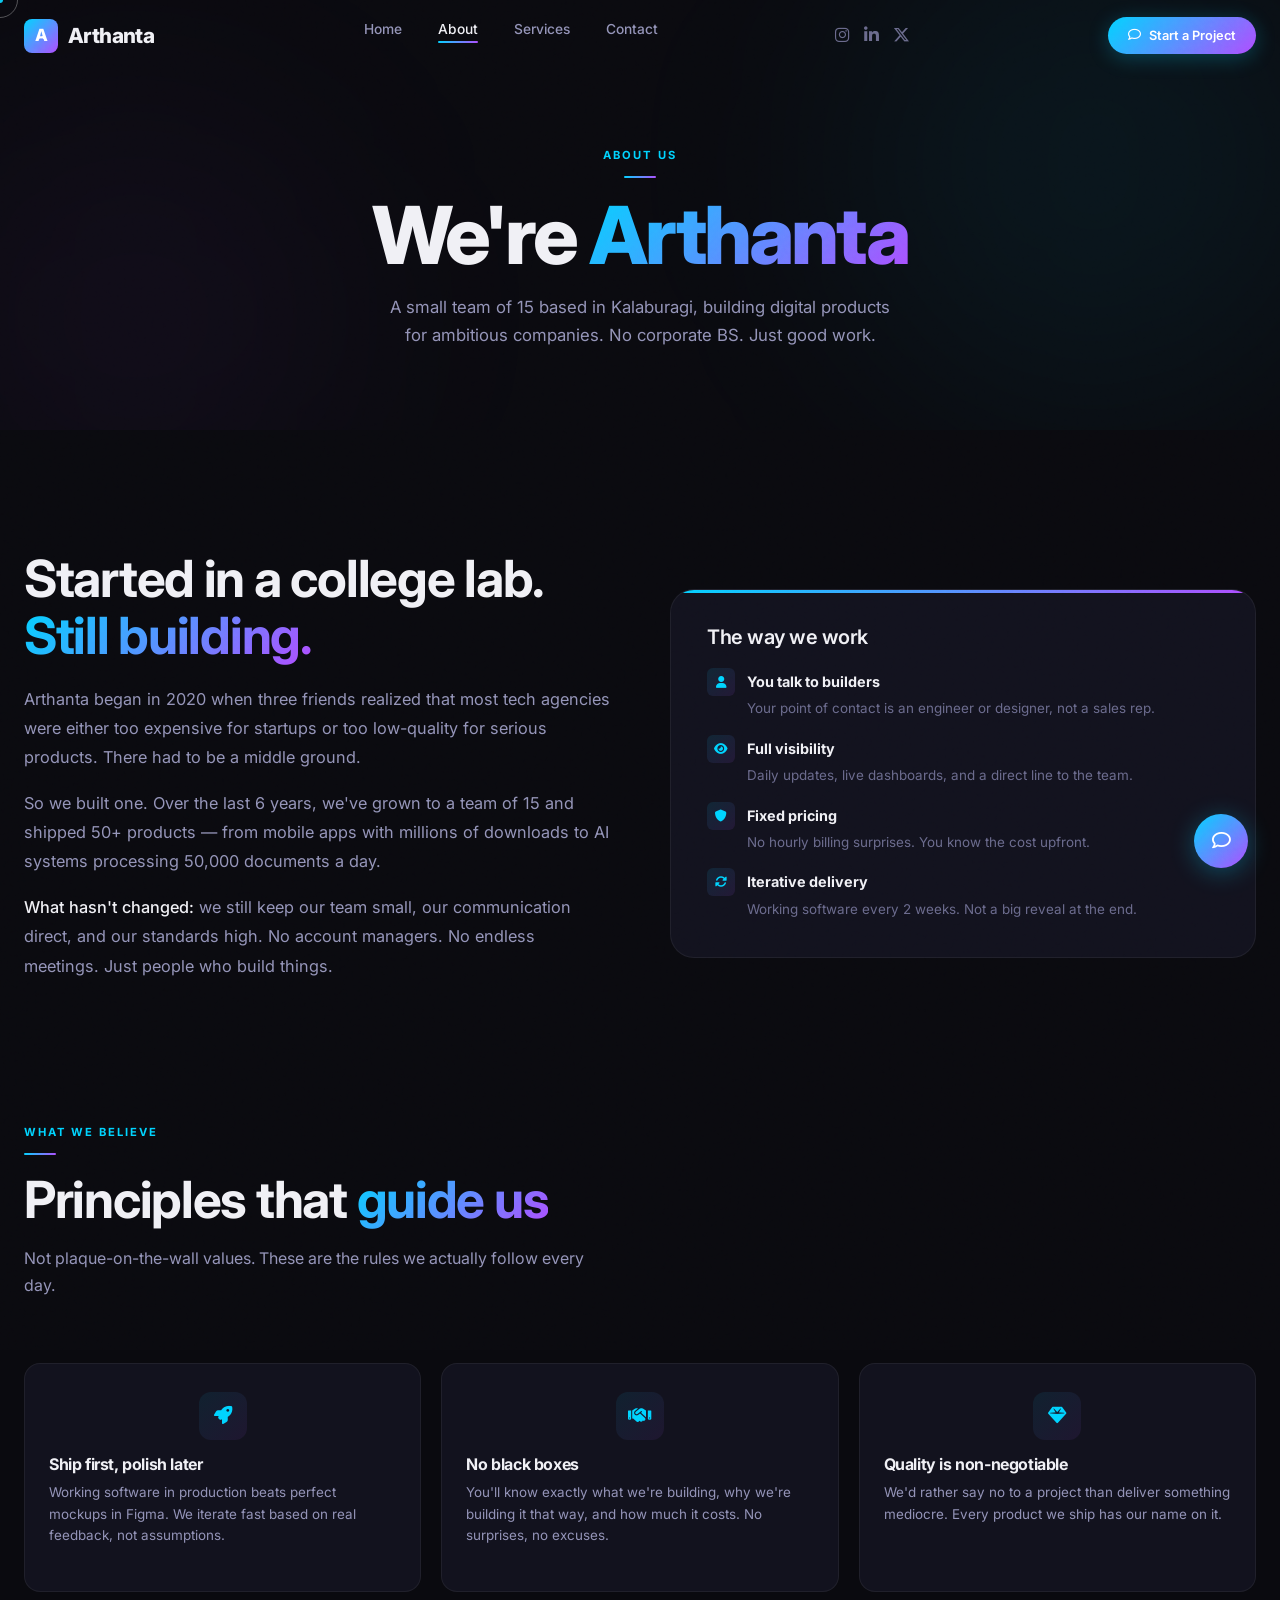
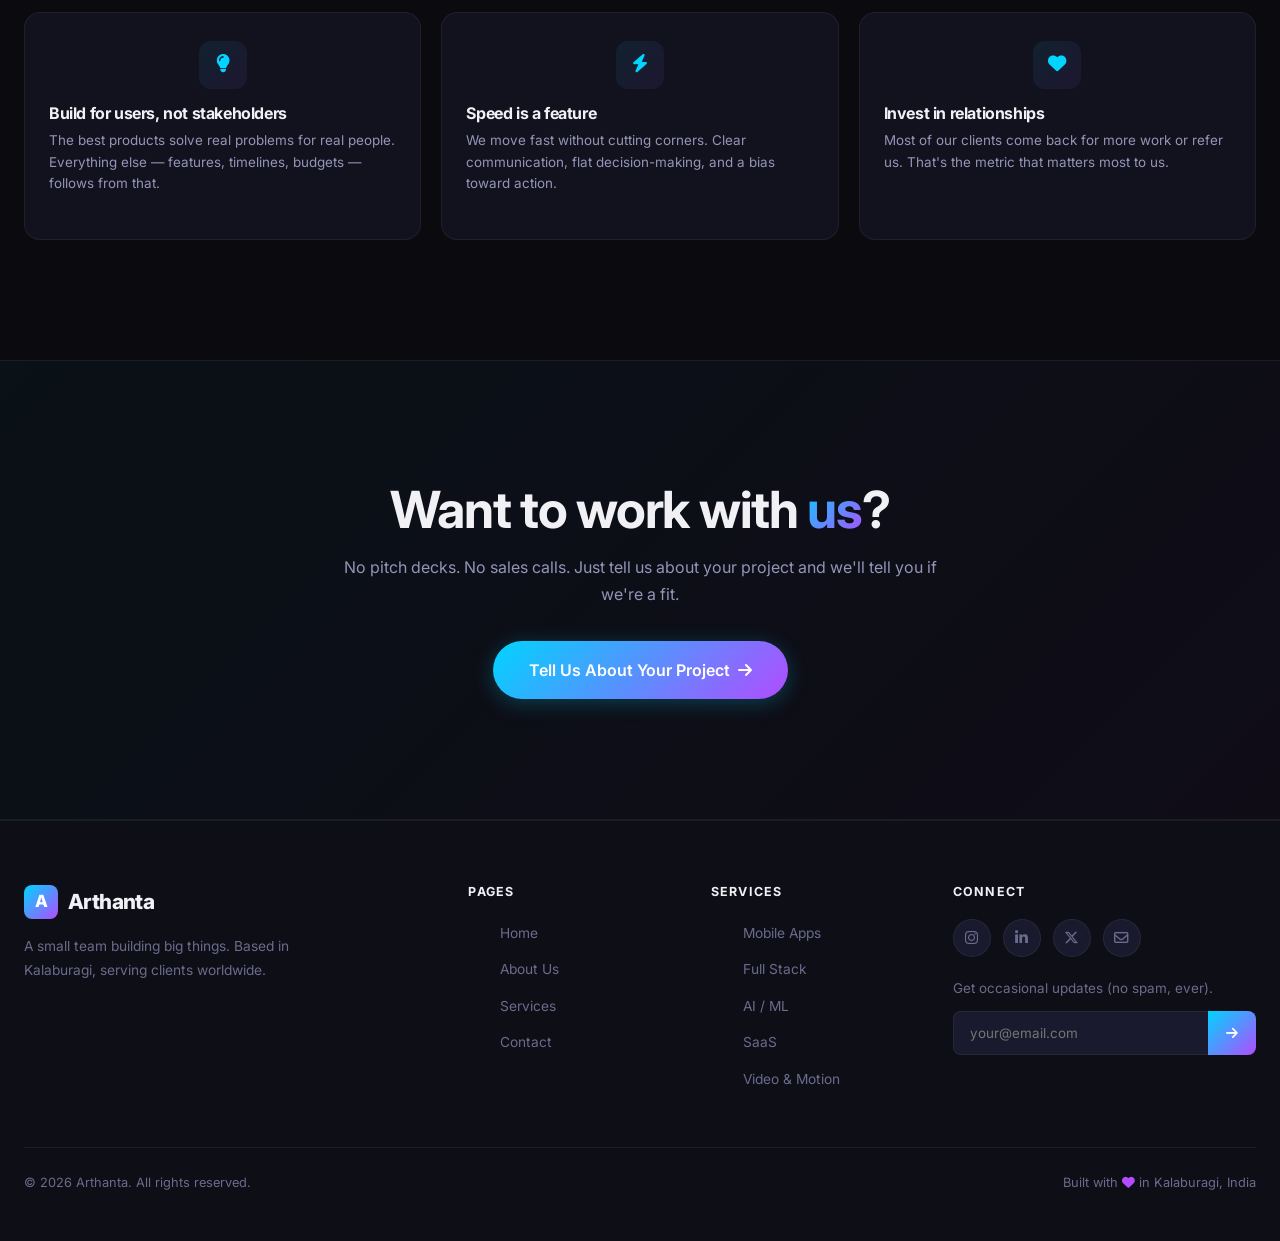
==== about.html @ 0fbeabec "first commit" ====
<!DOCTYPE html>
<html lang="en">
<head>
  <meta charset="UTF-8">
  <meta name="viewport" content="width=device-width, initial-scale=1.0">
  <title>About — Arthanta</title>
  <meta name="description" content="Arthanta is a small team of 15 engineers, designers, and strategists building digital products from Kalaburagi, India.">
  <meta property="og:title" content="About — Arthanta">
  <meta property="og:description" content="Small team. Big ambitions. Based in Kalaburagi, India.">
  <meta name="theme-color" content="#0a0a0f">

  <link rel="preconnect" href="https://fonts.googleapis.com">
  <link rel="preconnect" href="https://fonts.gstatic.com" crossorigin>
  <link href="https://fonts.googleapis.com/css2?family=Inter:wght@400;500;600;700;800;900&display=swap" rel="stylesheet">
  <link rel="stylesheet" href="https://cdnjs.cloudflare.com/ajax/libs/font-awesome/6.5.1/css/all.min.css">
  <link rel="stylesheet" href="https://cdn.jsdelivr.net/npm/bootstrap@5.3.2/dist/css/bootstrap.min.css">
  <link rel="stylesheet" href="css/style.css">
</head>
<body>

  <div class="noise-overlay"></div>
  <div class="scroll-progress"></div>
  <div class="cursor-dot"></div>
  <div class="cursor-ring"></div>

  <nav class="navbar scrolled" role="navigation">
    <div class="navbar-inner">
      <a href="index.html" class="navbar-logo">
        <span class="logo-mark">A</span>
        <span>Arthanta</span>
      </a>
      <ul class="navbar-links">
        <li><a href="index.html">Home</a></li>
        <li><a href="about.html" class="active">About</a></li>
        <li><a href="services.html">Services</a></li>
        <li><a href="contact.html">Contact</a></li>
      </ul>
      <div class="navbar-social">
        <a href="https://www.instagram.com/arthanta.tech?igsh=MXUxYXV5bG8zN2Z4bQ==" target="_blank" rel="noopener noreferrer" aria-label="Instagram"><i class="fa-brands fa-instagram"></i></a>
        <a href="https://www.linkedin.com/in/arthanta" target="_blank" rel="noopener noreferrer" aria-label="LinkedIn"><i class="fa-brands fa-linkedin-in"></i></a>
        <a href="https://x.com/ArthantaSystems" target="_blank" rel="noopener noreferrer" aria-label="X / Twitter"><i class="fa-brands fa-x-twitter"></i></a>
      </div>
      <div class="navbar-cta">
        <a href="contact.html" class="btn-arthanta btn-primary btn-sm">
          <i class="fa-regular fa-comment"></i> Start a Project
        </a>
      </div>
      <button class="navbar-toggle" aria-label="Toggle menu">
        <span></span><span></span><span></span>
      </button>
    </div>
  </nav>

  <div class="mobile-menu-overlay"></div>
  <div class="mobile-menu">
    <a href="index.html">Home</a>
    <a href="about.html">About</a>
    <a href="services.html">Services</a>
    <a href="contact.html">Contact</a>
    <div style="margin-top:32px;">
      <a href="contact.html" class="btn-arthanta btn-primary" style="display:inline-flex;">
        <i class="fa-regular fa-comment"></i> Start a Project
      </a>
    </div>
    <div style="margin-top:24px;display:flex;gap:16px;">
      <a href="https://www.instagram.com/arthanta.tech?igsh=MXUxYXV5bG8zN2Z4bQ==" target="_blank" rel="noopener noreferrer" style="font-size:1.2rem;border:none;padding:0;"><i class="fa-brands fa-instagram"></i></a>
      <a href="https://www.linkedin.com/in/arthanta" target="_blank" rel="noopener noreferrer" style="font-size:1.2rem;border:none;padding:0;"><i class="fa-brands fa-linkedin-in"></i></a>
      <a href="https://x.com/ArthantaSystems" target="_blank" rel="noopener noreferrer" style="font-size:1.2rem;border:none;padding:0;"><i class="fa-brands fa-x-twitter"></i></a>
    </div>
  </div>

  <!-- Page Header -->
  <section class="page-header">
    <div class="page-header-bg">
      <div class="hero-glow hero-glow-1" style="top:-20%;right:-5%;"></div>
      <div class="hero-glow hero-glow-2" style="bottom:-20%;left:-5%;"></div>
    </div>
    <div class="page-header-content">
      <span class="section-label">About Us</span>
      <h1 class="heading-xl">We're <span class="text-gradient">Arthanta</span></h1>
      <p>A small team of 15 based in Kalaburagi, building digital products for ambitious companies. No corporate BS. Just good work.</p>
    </div>
  </section>

  <!-- Mission -->
  <section class="section">
    <div class="container-premium">
      <div class="about-mission">
        <div class="reveal-left">
          <h2 class="heading-lg" style="margin-bottom:20px;">
            Started in a college lab. <span class="text-gradient">Still building.</span>
          </h2>
          <p style="color:var(--color-text-secondary);font-size:1.02rem;line-height:1.8;margin-bottom:16px;">
            Arthanta began in 2020 when three friends realized that most tech agencies were either too expensive for startups or too low-quality for serious products. There had to be a middle ground.
          </p>
          <p style="color:var(--color-text-secondary);font-size:1.02rem;line-height:1.8;margin-bottom:16px;">
            So we built one. Over the last 6 years, we've grown to a team of 15 and shipped 50+ products — from mobile apps with millions of downloads to AI systems processing 50,000 documents a day.
          </p>
          <p style="color:var(--color-text-secondary);font-size:1.02rem;line-height:1.8;">
            <span style="color:var(--color-text);font-weight:500;">What hasn't changed:</span> we still keep our team small, our communication direct, and our standards high. No account managers. No endless meetings. Just people who build things.
          </p>
        </div>
        <div class="reveal-right">
          <div class="visual-box" style="padding:36px;">
            <h3 class="heading-sm" style="margin-bottom:20px;">The way we work</h3>
            <div style="display:flex;flex-direction:column;gap:14px;">
              <div style="display:flex;gap:12px;align-items:flex-start;">
                <div style="width:28px;height:28px;min-width:28px;background:linear-gradient(135deg,rgba(0,212,255,0.1),rgba(177,76,255,0.1));border-radius:6px;display:flex;align-items:center;justify-content:center;color:var(--color-accent-blue);font-size:0.75rem;"><i class="fa-solid fa-user"></i></div>
                <div><strong style="font-size:0.9rem;">You talk to builders</strong><br><span style="color:var(--color-text-muted);font-size:0.84rem;">Your point of contact is an engineer or designer, not a sales rep.</span></div>
              </div>
              <div style="display:flex;gap:12px;align-items:flex-start;">
                <div style="width:28px;height:28px;min-width:28px;background:linear-gradient(135deg,rgba(0,212,255,0.1),rgba(177,76,255,0.1));border-radius:6px;display:flex;align-items:center;justify-content:center;color:var(--color-accent-blue);font-size:0.75rem;"><i class="fa-solid fa-eye"></i></div>
                <div><strong style="font-size:0.9rem;">Full visibility</strong><br><span style="color:var(--color-text-muted);font-size:0.84rem;">Daily updates, live dashboards, and a direct line to the team.</span></div>
              </div>
              <div style="display:flex;gap:12px;align-items:flex-start;">
                <div style="width:28px;height:28px;min-width:28px;background:linear-gradient(135deg,rgba(0,212,255,0.1),rgba(177,76,255,0.1));border-radius:6px;display:flex;align-items:center;justify-content:center;color:var(--color-accent-blue);font-size:0.75rem;"><i class="fa-solid fa-shield"></i></div>
                <div><strong style="font-size:0.9rem;">Fixed pricing</strong><br><span style="color:var(--color-text-muted);font-size:0.84rem;">No hourly billing surprises. You know the cost upfront.</span></div>
              </div>
              <div style="display:flex;gap:12px;align-items:flex-start;">
                <div style="width:28px;height:28px;min-width:28px;background:linear-gradient(135deg,rgba(0,212,255,0.1),rgba(177,76,255,0.1));border-radius:6px;display:flex;align-items:center;justify-content:center;color:var(--color-accent-blue);font-size:0.75rem;"><i class="fa-solid fa-rotate"></i></div>
                <div><strong style="font-size:0.9rem;">Iterative delivery</strong><br><span style="color:var(--color-text-muted);font-size:0.84rem;">Working software every 2 weeks. Not a big reveal at the end.</span></div>
              </div>
            </div>
          </div>
        </div>
      </div>
    </div>
  </section>

  <!-- Values -->
  <section class="section" style="padding-top:0;">
    <div class="container-premium">
      <div class="section-header left reveal">
        <span class="section-label">What We Believe</span>
        <h2 class="heading-lg">Principles that <span class="text-gradient">guide us</span></h2>
        <p class="section-subtitle">Not plaque-on-the-wall values. These are the rules we actually follow every day.</p>
      </div>
      <div class="about-values stagger-children">
        <div class="value-card" style="text-align:left;">
          <div class="value-card-icon"><i class="fa-solid fa-rocket"></i></div>
          <h4>Ship first, polish later</h4>
          <p>Working software in production beats perfect mockups in Figma. We iterate fast based on real feedback, not assumptions.</p>
        </div>
        <div class="value-card" style="text-align:left;">
          <div class="value-card-icon"><i class="fa-solid fa-handshake"></i></div>
          <h4>No black boxes</h4>
          <p>You'll know exactly what we're building, why we're building it that way, and how much it costs. No surprises, no excuses.</p>
        </div>
        <div class="value-card" style="text-align:left;">
          <div class="value-card-icon"><i class="fa-solid fa-gem"></i></div>
          <h4>Quality is non-negotiable</h4>
          <p>We'd rather say no to a project than deliver something mediocre. Every product we ship has our name on it.</p>
        </div>
        <div class="value-card" style="text-align:left;">
          <div class="value-card-icon"><i class="fa-solid fa-lightbulb"></i></div>
          <h4>Build for users, not stakeholders</h4>
          <p>The best products solve real problems for real people. Everything else — features, timelines, budgets — follows from that.</p>
        </div>
        <div class="value-card" style="text-align:left;">
          <div class="value-card-icon"><i class="fa-solid fa-bolt"></i></div>
          <h4>Speed is a feature</h4>
          <p>We move fast without cutting corners. Clear communication, flat decision-making, and a bias toward action.</p>
        </div>
        <div class="value-card" style="text-align:left;">
          <div class="value-card-icon"><i class="fa-solid fa-heart"></i></div>
          <h4>Invest in relationships</h4>
          <p>Most of our clients come back for more work or refer us. That's the metric that matters most to us.</p>
        </div>
      </div>
    </div>
  </section>



  <!-- CTA -->
  <section class="section cta-section">
    <div class="container-premium">
      <div class="cta-content reveal">
        <h2 class="heading-lg">Want to work with <span class="text-gradient">us</span>?</h2>
        <p>No pitch decks. No sales calls. Just tell us about your project and we'll tell you if we're a fit.</p>
        <a href="contact.html" class="btn-arthanta btn-primary btn-lg">
          Tell Us About Your Project <i class="fa-solid fa-arrow-right"></i>
        </a>
      </div>
    </div>
  </section>

  <!-- Footer -->
  <footer class="footer">
    <div class="footer-grid">
      <div class="footer-brand">
        <a href="index.html" class="navbar-logo" style="margin-bottom:16px;">
          <span class="logo-mark">A</span>
          <span>Arthanta</span>
        </a>
        <p>A small team building big things. Based in Kalaburagi, serving clients worldwide.</p>
      </div>
      <div>
        <h4 class="footer-heading">Pages</h4>
        <ul class="footer-links">
          <li><a href="index.html">Home</a></li>
          <li><a href="about.html">About Us</a></li>
          <li><a href="services.html">Services</a></li>
          <li><a href="contact.html">Contact</a></li>
        </ul>
      </div>
      <div>
        <h4 class="footer-heading">Services</h4>
        <ul class="footer-links">
          <li><a href="services.html">Mobile Apps</a></li>
          <li><a href="services.html">Full Stack</a></li>
          <li><a href="services.html">AI / ML</a></li>
          <li><a href="services.html">SaaS</a></li>
          <li><a href="services.html">Video & Motion</a></li>
        </ul>
      </div>
      <div>
        <h4 class="footer-heading">Connect</h4>
        <div class="footer-social">
          <a href="https://www.instagram.com/arthanta.tech?igsh=MXUxYXV5bG8zN2Z4bQ==" target="_blank" rel="noopener noreferrer" aria-label="Instagram"><i class="fa-brands fa-instagram"></i></a>
          <a href="https://www.linkedin.com/in/arthanta" target="_blank" rel="noopener noreferrer" aria-label="LinkedIn"><i class="fa-brands fa-linkedin-in"></i></a>
          <a href="https://x.com/ArthantaSystems" target="_blank" rel="noopener noreferrer" aria-label="X / Twitter"><i class="fa-brands fa-x-twitter"></i></a>
          <a href="mailto:arthanta.systems@gmail.com" aria-label="Email"><i class="fa-regular fa-envelope"></i></a>
        </div>
        <div class="footer-newsletter">
          <p>Get occasional updates (no spam, ever).</p>
          <form action="https://formspree.io/f/mojroqne" method="POST">
            <input type="hidden" name="_subject" value="Newsletter Subscription — Arthanta">
            <div class="input-group">
              <input type="email" name="email" placeholder="your@email.com" required aria-label="Email">
              <button type="submit"><i class="fa-solid fa-arrow-right"></i></button>
            </div>
          </form>
        </div>
      </div>
    </div>
    <div class="footer-bottom">
      <p>&copy; 2026 Arthanta. All rights reserved.</p>
      <p>Built with <i class="fa-solid fa-heart" style="color:#b14cff;"></i> in Kalaburagi, India</p>
    </div>
  </footer>

  <div class="modal-overlay" role="dialog" aria-modal="true" aria-label="Service details">
    <div class="modal">
      <div class="modal-header">
        <div class="modal-header-icon"><i class="fa-solid fa-mobile-screen"></i></div>
        <button class="modal-close" aria-label="Close"><i class="fa-solid fa-xmark"></i></button>
      </div>
      <div class="modal-body"></div>
    </div>
  </div>

  <div class="floating-cta">
    <span class="cta-tooltip">Free Consultation</span>
    <a href="contact.html" class="floating-btn" aria-label="Get free consultation">
      <i class="fa-regular fa-comment"></i>
    </a>
  </div>

  <script src="https://cdn.jsdelivr.net/npm/bootstrap@5.3.2/dist/js/bootstrap.bundle.min.js"></script>
  <script src="js/script.js"></script>
</body>
</html>
---- css/style.css ----
/* ============================================
   ARTHANTA — Premium Tech Agency
   Style Sheet v2
   ============================================ */

/* ---------- CSS Custom Properties ---------- */
:root {
  --color-bg: #0a0a0f;
  --color-bg-alt: #0e0e16;
  --color-bg-card: #12121e;
  --color-bg-elevated: #1a1a2e;
  --color-surface: #16162a;
  --color-border: rgba(255, 255, 255, 0.06);
  --color-border-light: rgba(255, 255, 255, 0.12);
  --color-text: #f0f0f5;
  --color-text-secondary: #9494b8;
  --color-text-muted: #6b6b8d;
  --color-accent-blue: #00d4ff;
  --color-accent-purple: #b14cff;
  --color-accent-gradient: linear-gradient(135deg, #00d4ff, #b14cff);
  --color-accent-gradient-2: linear-gradient(135deg, #b14cff, #00d4ff);
  --color-glow-blue: rgba(0, 212, 255, 0.3);
  --color-glow-purple: rgba(177, 76, 255, 0.3);
  --color-success: #00e676;
  --font-sans: 'Inter', -apple-system, BlinkMacSystemFont, 'Segoe UI', Roboto, sans-serif;
  --font-display: 'Inter', -apple-system, BlinkMacSystemFont, 'Segoe UI', sans-serif;
  --radius-sm: 8px;
  --radius-md: 12px;
  --radius-lg: 16px;
  --radius-xl: 24px;
  --radius-2xl: 32px;
  --radius-full: 50%;
  --shadow-sm: 0 2px 8px rgba(0, 0, 0, 0.3);
  --shadow-md: 0 8px 32px rgba(0, 0, 0, 0.4);
  --shadow-lg: 0 16px 48px rgba(0, 0, 0, 0.5);
  --shadow-xl: 0 32px 64px rgba(0, 0, 0, 0.6);
  --shadow-glow-blue: 0 0 30px rgba(0, 212, 255, 0.15);
  --shadow-glow-purple: 0 0 30px rgba(177, 76, 255, 0.15);
  --transition-fast: 0.2s cubic-bezier(0.16, 1, 0.3, 1);
  --transition-base: 0.4s cubic-bezier(0.16, 1, 0.3, 1);
  --transition-slow: 0.6s cubic-bezier(0.16, 1, 0.3, 1);
  --transition-spring: 0.6s cubic-bezier(0.34, 1.56, 0.64, 1);
  --nav-height: 72px;
}

/* ---------- Reset & Base ---------- */
*, *::before, *::after {
  margin: 0;
  padding: 0;
  box-sizing: border-box;
}

html {
  scroll-behavior: smooth;
  -webkit-font-smoothing: antialiased;
  -moz-osx-font-smoothing: grayscale;
}

body {
  font-family: var(--font-sans);
  background-color: var(--color-bg);
  color: var(--color-text);
  line-height: 1.65;
  overflow-x: hidden;
  cursor: none;
}

body a, body button, body input, body textarea, body select {
  cursor: none;
}

::selection {
  background: var(--color-accent-purple);
  color: #fff;
}

img { max-width: 100%; height: auto; display: block; }

a {
  color: var(--color-accent-blue);
  text-decoration: none;
  transition: color var(--transition-fast);
}
a:hover { color: var(--color-accent-purple); }

/* ---------- Grain / Noise Texture ---------- */
.noise-overlay {
  position: fixed;
  top: 0;
  left: 0;
  width: 100%;
  height: 100%;
  pointer-events: none;
  z-index: 9999;
  opacity: 0.35;
  mix-blend-mode: overlay;
}
.noise-overlay::after {
  content: '';
  position: absolute;
  inset: -50%;
  width: 200%;
  height: 200%;
  background-image: url("data:image/svg+xml,%3Csvg viewBox='0 0 512 512' xmlns='http://www.w3.org/2000/svg'%3E%3Cfilter id='noise'%3E%3CfeTurbulence type='fractalNoise' baseFrequency='0.9' numOctaves='4' stitchTiles='stitch'/%3E%3C/filter%3E%3Crect width='100%25' height='100%25' filter='url(%23noise)' opacity='1'/%3E%3C/svg%3E");
  background-repeat: repeat;
  animation: noiseShift 0.4s steps(4) infinite;
  opacity: 0.15;
}
@keyframes noiseShift {
  0% { transform: translate(0, 0); }
  25% { transform: translate(-5%, -5%); }
  50% { transform: translate(-10%, 5%); }
  75% { transform: translate(5%, -10%); }
  100% { transform: translate(0, 0); }
}

/* ---------- Custom Cursor ---------- */
.cursor-dot {
  position: fixed;
  width: 6px;
  height: 6px;
  background: var(--color-accent-blue);
  border-radius: var(--radius-full);
  pointer-events: none;
  z-index: 10000;
  transform: translate(-50%, -50%);
  transition: width 0.2s, height 0.2s, background 0.2s;
  mix-blend-mode: difference;
}

.cursor-ring {
  position: fixed;
  width: 36px;
  height: 36px;
  border: 1.5px solid rgba(255, 255, 255, 0.3);
  border-radius: var(--radius-full);
  pointer-events: none;
  z-index: 10000;
  transform: translate(-50%, -50%);
  transition: width 0.3s ease, height 0.3s ease, border-color 0.3s ease, background 0.3s ease;
}

.cursor-ring.hover {
  width: 56px;
  height: 56px;
  border-color: var(--color-accent-blue);
  background: rgba(0, 212, 255, 0.06);
}

.cursor-ring.hide {
  opacity: 0;
}

.cursor-dot.hide {
  opacity: 0;
}

/* ---------- Scroll Progress Bar ---------- */
.scroll-progress {
  position: fixed;
  top: 0;
  left: 0;
  width: 0;
  height: 2px;
  background: var(--color-accent-gradient);
  z-index: 10001;
  transition: width 0.05s linear;
}

/* ---------- Typography ---------- */
h1, h2, h3, h4, h5, h6 {
  font-family: var(--font-display);
  font-weight: 700;
  line-height: 1.12;
  letter-spacing: -0.025em;
}

.heading-xl {
  font-size: clamp(2.6rem, 7vw, 5rem);
  font-weight: 800;
  line-height: 1.03;
  letter-spacing: -0.035em;
}

.heading-lg {
  font-size: clamp(2rem, 4vw, 3.2rem);
  font-weight: 700;
  letter-spacing: -0.025em;
}

.heading-md {
  font-size: clamp(1.3rem, 2.5vw, 1.8rem);
  font-weight: 600;
}

.heading-sm {
  font-size: clamp(1.05rem, 1.8vw, 1.25rem);
  font-weight: 600;
}

.text-gradient {
  background: var(--color-accent-gradient);
  -webkit-background-clip: text;
  background-clip: text;
  -webkit-text-fill-color: transparent;
}

.text-gradient-reverse {
  background: var(--color-accent-gradient-2);
  -webkit-background-clip: text;
  background-clip: text;
  -webkit-text-fill-color: transparent;
}

/* ---------- Word-level highlight ---------- */
.word-highlight {
  display: inline-block;
  position: relative;
}
.word-highlight::after {
  content: '';
  position: absolute;
  bottom: 2px;
  left: -2px;
  right: -2px;
  height: 8px;
  background: linear-gradient(135deg, rgba(0, 212, 255, 0.2), rgba(177, 76, 255, 0.15));
  border-radius: 4px;
  z-index: -1;
}

/* ---------- Button Styles ---------- */
.btn-arthanta {
  display: inline-flex;
  align-items: center;
  gap: 8px;
  padding: 12px 28px;
  border-radius: 50px;
  font-family: var(--font-sans);
  font-weight: 600;
  font-size: 0.88rem;
  border: none;
  cursor: none;
  transition: transform var(--transition-spring), box-shadow var(--transition-base), background var(--transition-base);
  position: relative;
  overflow: hidden;
  text-decoration: none;
  will-change: transform;
}

.btn-primary {
  background: var(--color-accent-gradient);
  color: #fff !important;
  box-shadow: 0 4px 20px rgba(0, 212, 255, 0.25);
}
.btn-primary:hover {
  transform: translateY(-2px) scale(1.02);
  box-shadow: 0 8px 40px rgba(0, 212, 255, 0.35);
  color: #fff !important;
}
.btn-primary:active {
  transform: scale(0.97);
}

.btn-secondary {
  background: transparent;
  color: var(--color-text) !important;
  border: 1px solid var(--color-border-light);
}
.btn-secondary:hover {
  border-color: var(--color-accent-blue);
  background: rgba(0, 212, 255, 0.05);
  transform: translateY(-2px);
  color: var(--color-text) !important;
}

.btn-outline-glow {
  background: transparent;
  color: var(--color-text) !important;
  border: 1px solid var(--color-border-light);
  position: relative;
}
.btn-outline-glow::before {
  content: '';
  position: absolute;
  inset: -1px;
  border-radius: 50px;
  padding: 1px;
  background: var(--color-accent-gradient);
  -webkit-mask: linear-gradient(#fff 0 0) content-box, linear-gradient(#fff 0 0);
  -webkit-mask-composite: xor;
  mask-composite: exclude;
  opacity: 0;
  transition: opacity var(--transition-base);
}
.btn-outline-glow:hover::before {
  opacity: 1;
}
.btn-outline-glow:hover {
  transform: translateY(-2px);
  box-shadow: var(--shadow-glow-blue);
}

.btn-sm {
  padding: 8px 20px;
  font-size: 0.8rem;
}

.btn-lg {
  padding: 16px 36px;
  font-size: 1rem;
}

/* ---------- Section Styles ---------- */
.section {
  padding: 120px 0;
  position: relative;
}

.section-header {
  margin-bottom: 64px;
}

.section-header.left {
  text-align: left;
}
.section-header.left .section-label::after {
  margin: 12px 0 0;
}

.section-label {
  display: inline-block;
  font-size: 0.7rem;
  font-weight: 700;
  text-transform: uppercase;
  letter-spacing: 0.18em;
  color: var(--color-accent-blue);
  margin-bottom: 16px;
  position: relative;
}
.section-label::after {
  content: '';
  display: block;
  width: 32px;
  height: 2px;
  background: var(--color-accent-gradient);
  margin: 12px auto 0;
  border-radius: 2px;
}

.section-subtitle {
  color: var(--color-text-secondary);
  font-size: 1rem;
  max-width: 560px;
  margin: 16px auto 0;
  line-height: 1.7;
}
.section-header.left .section-subtitle {
  margin: 16px 0 0;
}

/* ---------- Section Dividers ---------- */
.section-divider {
  position: absolute;
  left: 0;
  right: 0;
  height: 60px;
  pointer-events: none;
  z-index: 1;
}
.section-divider.top {
  top: -1px;
  background: var(--color-bg);
  clip-path: polygon(0 0, 100% 0, 100% 100%, 0 40%);
}
.section-divider.bottom {
  bottom: -1px;
  background: var(--color-bg);
  clip-path: polygon(0 60%, 100% 0, 100% 100%, 0 100%);
}

/* ---------- Decorative Elements ---------- */
.deco-dot-grid {
  position: absolute;
  width: 120px;
  height: 120px;
  pointer-events: none;
  z-index: 0;
}
.deco-dot-grid::after {
  content: '';
  position: absolute;
  inset: 0;
  background-image: radial-gradient(circle, rgba(255,255,255,0.04) 1.5px, transparent 1.5px);
  background-size: 16px 16px;
}
.deco-dot-grid.top-right { top: 40px; right: 40px; }
.deco-dot-grid.bottom-left { bottom: 40px; left: 40px; }

.deco-circle {
  position: absolute;
  border-radius: var(--radius-full);
  pointer-events: none;
  z-index: 0;
}
.deco-circle-1 {
  width: 300px;
  height: 300px;
  border: 1px solid rgba(0, 212, 255, 0.04);
  top: -100px;
  right: -60px;
}
.deco-circle-2 {
  width: 200px;
  height: 200px;
  border: 1px solid rgba(177, 76, 255, 0.04);
  bottom: -60px;
  left: -40px;
}

.deco-line {
  position: absolute;
  pointer-events: none;
  z-index: 0;
}
.deco-line-h {
  height: 1px;
  background: linear-gradient(90deg, transparent, rgba(255,255,255,0.04), transparent);
}
.deco-line-v {
  width: 1px;
  background: linear-gradient(180deg, transparent, rgba(255,255,255,0.04), transparent);
}

/* ---------- Navbar ---------- */
.navbar {
  position: fixed;
  top: 0;
  left: 0;
  right: 0;
  z-index: 1000;
  padding: 0 24px;
  height: var(--nav-height);
  display: flex;
  align-items: center;
  justify-content: space-between;
  transition: all var(--transition-base);
  background: transparent;
}
.navbar.scrolled {
  background: rgba(10, 10, 15, 0.82);
  backdrop-filter: blur(24px) saturate(1.2);
  -webkit-backdrop-filter: blur(24px) saturate(1.2);
  border-bottom: 1px solid var(--color-border);
}

.navbar-inner {
  display: flex;
  align-items: center;
  justify-content: space-between;
  width: 100%;
  max-width: 1280px;
  margin: 0 auto;
}

.navbar-logo {
  display: flex;
  align-items: center;
  gap: 10px;
  font-size: 1.3rem;
  font-weight: 800;
  color: var(--color-text) !important;
  text-decoration: none;
  letter-spacing: -0.03em;
}
.navbar-logo .logo-mark {
  width: 34px;
  height: 34px;
  background: var(--color-accent-gradient);
  border-radius: var(--radius-sm);
  display: flex;
  align-items: center;
  justify-content: center;
  font-size: 1.05rem;
  font-weight: 800;
  color: #fff;
  transition: transform var(--transition-spring);
}
.navbar-logo:hover .logo-mark {
  transform: rotate(-8deg) scale(1.05);
}

.navbar-links {
  display: flex;
  align-items: center;
  gap: 36px;
  list-style: none;
}
.navbar-links a {
  color: var(--color-text-secondary);
  font-size: 0.86rem;
  font-weight: 500;
  text-decoration: none;
  transition: color var(--transition-fast);
  position: relative;
  padding: 4px 0;
}
.navbar-links a::after {
  content: '';
  position: absolute;
  bottom: -2px;
  left: 0;
  width: 0;
  height: 1.5px;
  background: var(--color-accent-gradient);
  transition: width var(--transition-base);
  border-radius: 2px;
}
.navbar-links a:hover { color: var(--color-text); }
.navbar-links a:hover::after { width: 100%; }
.navbar-links a.active { color: var(--color-text); }
.navbar-links a.active::after { width: 100%; }

.navbar-social {
  display: flex;
  align-items: center;
  gap: 14px;
}
.navbar-social a {
  color: var(--color-text-muted);
  font-size: 1.05rem;
  transition: all var(--transition-fast);
}
.navbar-social a:hover {
  color: var(--color-accent-blue);
  transform: translateY(-2px);
}

.navbar-cta {
  margin-left: 20px;
}

/* Hamburger */
.navbar-toggle {
  display: none;
  flex-direction: column;
  gap: 5px;
  background: none;
  border: none;
  padding: 4px;
  z-index: 1001;
}
.navbar-toggle span {
  display: block;
  width: 22px;
  height: 2px;
  background: var(--color-text);
  border-radius: 2px;
  transition: all var(--transition-base);
  transform-origin: center;
}
.navbar-toggle.active span:nth-child(1) {
  transform: translateY(7px) rotate(45deg);
}
.navbar-toggle.active span:nth-child(2) {
  opacity: 0;
  transform: scaleX(0);
}
.navbar-toggle.active span:nth-child(3) {
  transform: translateY(-7px) rotate(-45deg);
}

/* Mobile Menu */
.mobile-menu {
  position: fixed;
  top: 0;
  right: -100%;
  width: 100%;
  max-width: 400px;
  height: 100vh;
  background: rgba(8, 8, 12, 0.98);
  backdrop-filter: blur(30px);
  -webkit-backdrop-filter: blur(30px);
  z-index: 999;
  padding: 100px 40px 40px;
  transition: right var(--transition-slow);
  display: flex;
  flex-direction: column;
  border-left: 1px solid var(--color-border);
}
.mobile-menu.open { right: 0; }
.mobile-menu a {
  display: block;
  padding: 16px 0;
  font-size: 1.3rem;
  font-weight: 600;
  color: var(--color-text-secondary);
  text-decoration: none;
  border-bottom: 1px solid var(--color-border);
  transition: color var(--transition-fast), padding var(--transition-fast), border-color var(--transition-fast);
}
.mobile-menu a:hover {
  color: var(--color-accent-blue);
  padding-left: 12px;
  border-bottom-color: rgba(0, 212, 255, 0.15);
}

.mobile-menu-overlay {
  position: fixed;
  top: 0;
  left: 0;
  width: 100%;
  height: 100%;
  background: rgba(0, 0, 0, 0.6);
  z-index: 998;
  opacity: 0;
  pointer-events: none;
  transition: opacity var(--transition-base);
}
.mobile-menu-overlay.open { opacity: 1; pointer-events: all; }

/* ---------- Hero Section ---------- */
.hero {
  min-height: 100vh;
  display: flex;
  align-items: center;
  position: relative;
  padding: 120px 24px 80px;
  overflow: hidden;
}

.hero-bg {
  position: absolute;
  inset: 0;
  z-index: 0;
  overflow: hidden;
}

.hero-grid {
  position: absolute;
  inset: 0;
  background-image:
    linear-gradient(rgba(255, 255, 255, 0.018) 1px, transparent 1px),
    linear-gradient(90deg, rgba(255, 255, 255, 0.018) 1px, transparent 1px);
  background-size: 64px 64px;
}

.hero-glow {
  position: absolute;
  border-radius: var(--radius-full);
  filter: blur(120px);
  pointer-events: none;
}
.hero-glow-1 {
  width: 500px;
  height: 500px;
  background: rgba(0, 212, 255, 0.06);
  top: -10%;
  right: -10%;
  animation: heroGlow1 12s ease-in-out infinite alternate;
}
.hero-glow-2 {
  width: 400px;
  height: 400px;
  background: rgba(177, 76, 255, 0.05);
  bottom: -10%;
  left: -5%;
  animation: heroGlow2 15s ease-in-out infinite alternate;
}
.hero-glow-3 {
  width: 300px;
  height: 300px;
  background: rgba(0, 212, 255, 0.03);
  top: 40%;
  left: 50%;
  animation: heroGlow3 18s ease-in-out infinite alternate;
}

@keyframes heroGlow1 {
  0% { transform: translate(0, 0) scale(1); opacity: 0.6; }
  100% { transform: translate(-100px, 50px) scale(1.15); opacity: 1; }
}
@keyframes heroGlow2 {
  0% { transform: translate(0, 0) scale(1); opacity: 0.6; }
  100% { transform: translate(80px, -50px) scale(1.2); opacity: 1; }
}
@keyframes heroGlow3 {
  0% { transform: translate(-50%, 0) scale(1); }
  50% { transform: translate(-30%, -30px) scale(1.1); }
  100% { transform: translate(-60%, 20px) scale(0.9); }
}

/* Floating decorative shapes */
.deco-float {
  position: absolute;
  pointer-events: none;
  z-index: 0;
  opacity: 0.15;
}
.deco-float-1 {
  top: 15%;
  right: 12%;
  width: 40px;
  height: 40px;
  border: 2px solid var(--color-accent-blue);
  border-radius: 8px;
  transform: rotate(25deg);
  animation: decoFloat1 8s ease-in-out infinite;
}
.deco-float-2 {
  top: 55%;
  left: 8%;
  width: 24px;
  height: 24px;
  background: var(--color-accent-purple);
  border-radius: 4px;
  transform: rotate(45deg);
  animation: decoFloat2 10s ease-in-out infinite;
}
.deco-float-3 {
  bottom: 20%;
  right: 20%;
  width: 16px;
  height: 16px;
  border: 2px solid var(--color-accent-blue);
  border-radius: var(--radius-full);
  animation: decoFloat3 7s ease-in-out infinite;
}

@keyframes decoFloat1 {
  0%, 100% { transform: rotate(25deg) translateY(0); }
  50% { transform: rotate(35deg) translateY(-20px); }
}
@keyframes decoFloat2 {
  0%, 100% { transform: rotate(45deg) translateX(0); }
  50% { transform: rotate(55deg) translateX(15px); }
}
@keyframes decoFloat3 {
  0%, 100% { transform: translateY(0) scale(1); }
  50% { transform: translateY(-12px) scale(1.2); }
}

.hero-particles {
  position: absolute;
  inset: 0;
  overflow: hidden;
}
.particle {
  position: absolute;
  width: 2px;
  height: 2px;
  background: var(--color-accent-blue);
  border-radius: var(--radius-full);
  opacity: 0;
  animation: particleFloat 8s infinite;
}
.particle:nth-child(2) { left: 20%; top: 30%; animation-delay: 1.2s; background: var(--color-accent-purple); }
.particle:nth-child(3) { left: 70%; top: 20%; animation-delay: 2.4s; }
.particle:nth-child(4) { left: 40%; top: 70%; animation-delay: 0.6s; background: var(--color-accent-purple); }
.particle:nth-child(5) { left: 85%; top: 60%; animation-delay: 3.6s; }
.particle:nth-child(6) { left: 10%; top: 80%; animation-delay: 1.8s; }
.particle:nth-child(7) { left: 55%; top: 10%; animation-delay: 3s; background: var(--color-accent-purple); }
.particle:nth-child(8) { left: 90%; top: 85%; animation-delay: 0.9s; }
.particle:nth-child(9) { left: 30%; top: 50%; animation-delay: 4.2s; background: var(--color-accent-purple); }
.particle:nth-child(10) { left: 65%; top: 75%; animation-delay: 2.1s; }
.particle:nth-child(11) { left: 5%; top: 15%; animation-delay: 1.5s; }
.particle:nth-child(12) { left: 75%; top: 40%; animation-delay: 3.3s; background: var(--color-accent-purple); }

@keyframes particleFloat {
  0% { opacity: 0; transform: translateY(0) scale(0); }
  15% { opacity: 0.7; }
  70% { opacity: 0.4; }
  100% { opacity: 0; transform: translateY(-120px) scale(1); }
}

.hero-content {
  position: relative;
  z-index: 1;
  max-width: 1280px;
  margin: 0 auto;
  width: 100%;
}

.hero-badge {
  display: inline-flex;
  align-items: center;
  gap: 8px;
  padding: 7px 16px;
  background: rgba(0, 212, 255, 0.06);
  border: 1px solid rgba(0, 212, 255, 0.12);
  border-radius: 50px;
  font-size: 0.75rem;
  font-weight: 600;
  color: var(--color-accent-blue);
  margin-bottom: 28px;
}

.hero-title {
  margin-bottom: 24px;
}

.hero-subtitle {
  font-size: clamp(1rem, 1.5vw, 1.1rem);
  color: var(--color-text-secondary);
  max-width: 520px;
  margin-bottom: 40px;
  line-height: 1.75;
}

.hero-actions {
  display: flex;
  flex-wrap: wrap;
  gap: 16px;
}

.hero-sponsor {
  margin-top: 48px;
  display: inline-flex;
  align-items: flex-start;
  gap: 16px;
  padding: 20px 28px;
  background: linear-gradient(135deg, rgba(177, 76, 255, 0.06), rgba(0, 212, 255, 0.03));
  border: 1px solid rgba(177, 76, 255, 0.12);
  border-radius: var(--radius-lg);
  transition: all var(--transition-base);
  position: relative;
  overflow: hidden;
}
.hero-sponsor::before {
  content: '';
  position: absolute;
  inset: 0;
  background: linear-gradient(135deg, rgba(177, 76, 255, 0.04), rgba(0, 212, 255, 0.02));
  opacity: 0;
  transition: opacity var(--transition-base);
}
.hero-sponsor:hover::before { opacity: 1; }
.hero-sponsor:hover {
  transform: translateY(-2px);
  box-shadow: var(--shadow-glow-purple);
  border-color: rgba(177, 76, 255, 0.25);
}
.hero-sponsor .sponsor-icon {
  width: 40px;
  height: 40px;
  min-width: 40px;
  background: var(--color-accent-gradient-2);
  border-radius: var(--radius-sm);
  display: flex;
  align-items: center;
  justify-content: center;
  font-size: 1rem;
  color: #fff;
}
.hero-sponsor .sponsor-text { flex: 1; }
.hero-sponsor .sponsor-label {
  font-size: 0.65rem;
  font-weight: 700;
  text-transform: uppercase;
  letter-spacing: 0.12em;
  color: var(--color-accent-purple);
  margin-bottom: 4px;
}
.hero-sponsor .sponsor-title {
  font-size: 0.92rem;
  font-weight: 700;
  color: var(--color-text);
  margin-bottom: 4px;
}
.hero-sponsor .sponsor-details {
  font-size: 0.8rem;
  color: var(--color-text-muted);
}

/* ---------- Marquee ---------- */
.marquee-section {
  padding: 40px 0;
  overflow: hidden;
  border-top: 1px solid var(--color-border);
  border-bottom: 1px solid var(--color-border);
  background: var(--color-bg-alt);
}
.marquee-track {
  display: flex;
  gap: 48px;
  width: fit-content;
  animation: marqueeScroll 30s linear infinite;
}
.marquee-track:hover {
  animation-play-state: paused;
}
.marquee-item {
  display: flex;
  align-items: center;
  gap: 48px;
  white-space: nowrap;
  font-size: 0.85rem;
  font-weight: 500;
  color: var(--color-text-muted);
  letter-spacing: 0.04em;
  text-transform: uppercase;
}
.marquee-item i {
  color: var(--color-accent-blue);
  font-size: 0.65rem;
  opacity: 0.5;
}
.marquee-item strong {
  color: var(--color-text-secondary);
}

@keyframes marqueeScroll {
  0% { transform: translateX(0); }
  100% { transform: translateX(-50%); }
}

/* ---------- About Teaser ---------- */
.about-teaser-grid {
  display: grid;
  grid-template-columns: 1fr 1fr;
  gap: 60px;
  align-items: center;
}
.about-teaser-visual {
  position: relative;
}
.visual-box {
  position: relative;
  padding: 40px;
  background: var(--color-bg-card);
  border-radius: var(--radius-xl);
  border: 1px solid var(--color-border);
  overflow: hidden;
}
.visual-box::before {
  content: '';
  position: absolute;
  top: 0;
  left: 0;
  right: 0;
  height: 3px;
  background: var(--color-accent-gradient);
}

.about-teaser-stats {
  display: grid;
  grid-template-columns: repeat(3, 1fr);
  gap: 16px;
  margin-top: 24px;
}
.stat-item {
  text-align: center;
  padding: 20px 12px;
  background: var(--color-bg-card);
  border-radius: var(--radius-md);
  border: 1px solid var(--color-border);
  transition: all var(--transition-base);
}
.stat-item:hover {
  border-color: var(--color-border-light);
  transform: translateY(-4px);
  box-shadow: var(--shadow-md);
}
.stat-number {
  font-size: 1.8rem;
  font-weight: 800;
  background: var(--color-accent-gradient);
  -webkit-background-clip: text;
  background-clip: text;
  -webkit-text-fill-color: transparent;
  line-height: 1.2;
}
.stat-label {
  font-size: 0.78rem;
  color: var(--color-text-muted);
  margin-top: 4px;
  font-weight: 500;
}

/* ---------- Asymmetrical Showcase ---------- */
.showcase-row {
  display: grid;
  grid-template-columns: 1.3fr 0.7fr;
  gap: 40px;
  align-items: center;
}
.showcase-row.reverse {
  grid-template-columns: 0.7fr 1.3fr;
}
.showcase-row.reverse .showcase-visual {
  order: -1;
}

.showcase-visual {
  position: relative;
}
.showcase-content .showcase-tag {
  display: inline-block;
  font-size: 0.7rem;
  font-weight: 700;
  text-transform: uppercase;
  letter-spacing: 0.15em;
  color: var(--color-accent-purple);
  margin-bottom: 12px;
}

/* ---------- Services Grid ---------- */
.services-grid {
  display: grid;
  grid-template-columns: repeat(3, 1fr);
  gap: 20px;
}

.service-card {
  background: var(--color-bg-card);
  border-radius: var(--radius-lg);
  padding: 32px 28px;
  border: 1px solid var(--color-border);
  cursor: none;
  transition: all 0.4s cubic-bezier(0.34, 1.56, 0.64, 1);
  position: relative;
  overflow: hidden;
  text-align: left;
}
.service-card::before {
  content: '';
  position: absolute;
  top: 0;
  left: 0;
  right: 0;
  height: 2px;
  background: var(--color-accent-gradient);
  opacity: 0.2;
  transition: opacity 0.4s ease;
}
.service-card:hover::before { opacity: 1; }
.service-card:hover {
  transform: translateY(-6px);
  border-color: rgba(0, 212, 255, 0.18);
  box-shadow: 0 20px 60px rgba(0, 0, 0, 0.5), 0 0 60px rgba(0, 212, 255, 0.06);
}

.service-card .card-num {
  position: absolute;
  top: 8px;
  right: 20px;
  font-size: 3.8rem;
  font-weight: 900;
  color: rgba(255, 255, 255, 0.02);
  line-height: 1;
  letter-spacing: -0.04em;
  pointer-events: none;
  transition: color 0.4s ease;
  z-index: 0;
}
.service-card:hover .card-num {
  color: rgba(0, 212, 255, 0.05);
}

.service-card-icon {
  width: 52px;
  height: 52px;
  background: linear-gradient(135deg, rgba(0, 212, 255, 0.08), rgba(177, 76, 255, 0.08));
  border-radius: 14px;
  display: flex;
  align-items: center;
  justify-content: center;
  font-size: 1.25rem;
  color: var(--color-accent-blue);
  margin-bottom: 24px;
  transition: all 0.4s cubic-bezier(0.34, 1.56, 0.64, 1);
  position: relative;
  z-index: 1;
}
.service-card:hover .service-card-icon {
  background: var(--color-accent-gradient);
  color: #fff;
  transform: scale(1.05) rotate(-3deg);
  box-shadow: 0 0 30px rgba(0, 212, 255, 0.15);
}

.service-card h3 {
  font-size: 1.15rem;
  margin-bottom: 10px;
  position: relative;
  z-index: 1;
}
.service-card p {
  color: var(--color-text-secondary);
  font-size: 0.86rem;
  line-height: 1.65;
  margin-bottom: 20px;
  position: relative;
  z-index: 1;
}
.service-card .card-cta {
  display: inline-flex;
  align-items: center;
  gap: 6px;
  font-size: 0.82rem;
  font-weight: 600;
  color: var(--color-text-muted);
  transition: all 0.3s ease;
  position: relative;
  z-index: 1;
}
.service-card:hover .card-cta {
  color: var(--color-accent-blue);
  gap: 12px;
}
.service-card .card-cta i {
  font-size: 0.65rem;
  transition: transform 0.3s ease;
}
.service-card:hover .card-cta i {
  transform: translateX(4px);
}

/* ---------- Modal ---------- */
.modal-overlay {
  position: fixed;
  top: 0;
  left: 0;
  width: 100%;
  height: 100%;
  background: rgba(0, 0, 0, 0.7);
  backdrop-filter: blur(12px);
  -webkit-backdrop-filter: blur(12px);
  z-index: 2000;
  display: flex;
  align-items: center;
  justify-content: center;
  padding: 24px;
  opacity: 0;
  pointer-events: none;
  transition: opacity 0.5s ease;
}
.modal-overlay.open { opacity: 1; pointer-events: all; }

.modal {
  background: var(--color-bg-alt);
  border-radius: var(--radius-2xl);
  border: 1px solid var(--color-border-light);
  max-width: 640px;
  width: 100%;
  max-height: 85vh;
  overflow-y: auto;
  transform: scale(0.9) translateY(30px);
  transition: transform 0.6s cubic-bezier(0.34, 1.56, 0.64, 1);
  box-shadow: var(--shadow-xl);
}
.modal-overlay.open .modal {
  transform: scale(1) translateY(0);
}

.modal-header {
  padding: 32px 36px 0;
  display: flex;
  align-items: flex-start;
  justify-content: space-between;
}
.modal-header-icon {
  width: 56px;
  height: 56px;
  background: var(--color-accent-gradient);
  border-radius: var(--radius-md);
  display: flex;
  align-items: center;
  justify-content: center;
  font-size: 1.3rem;
  color: #fff;
  flex-shrink: 0;
}
.modal-close {
  width: 36px;
  height: 36px;
  background: var(--color-bg-elevated);
  border: 1px solid var(--color-border);
  border-radius: var(--radius-full);
  display: flex;
  align-items: center;
  justify-content: center;
  color: var(--color-text-secondary);
  cursor: none;
  transition: all var(--transition-fast);
  font-size: 0.9rem;
  flex-shrink: 0;
}
.modal-close:hover {
  background: rgba(255, 255, 255, 0.05);
  color: var(--color-text);
  border-color: var(--color-border-light);
  transform: rotate(90deg);
}

.modal-body { padding: 24px 36px 36px; }
.modal-body h2 {
  font-size: 1.5rem;
  margin-bottom: 12px;
  margin-top: 20px;
}
.modal-body .modal-desc {
  color: var(--color-text-secondary);
  font-size: 0.92rem;
  line-height: 1.75;
  margin-bottom: 24px;
}
.modal-body h4 {
  font-size: 0.82rem;
  color: var(--color-accent-blue);
  margin-bottom: 12px;
  text-transform: uppercase;
  letter-spacing: 0.08em;
  font-weight: 600;
}
.modal-tags {
  display: flex;
  flex-wrap: wrap;
  gap: 8px;
  margin-bottom: 28px;
}
.modal-tag {
  padding: 6px 14px;
  background: rgba(0, 212, 255, 0.05);
  border: 1px solid rgba(0, 212, 255, 0.08);
  border-radius: 50px;
  font-size: 0.76rem;
  font-weight: 500;
  color: var(--color-text-secondary);
}
.modal-benefits {
  list-style: none;
  display: grid;
  grid-template-columns: 1fr 1fr;
  gap: 14px;
}
.modal-benefits li {
  display: flex;
  align-items: center;
  gap: 10px;
  font-size: 0.86rem;
  color: var(--color-text-secondary);
}
.modal-benefits li i { color: var(--color-success); font-size: 0.75rem; }

/* ---------- Superpowers ---------- */
.superpowers-grid {
  display: flex;
  flex-wrap: wrap;
  justify-content: center;
  gap: 10px;
  max-width: 720px;
  margin: 0 auto;
}
.superpower-tag {
  padding: 8px 20px;
  background: var(--color-bg-card);
  border: 1px solid var(--color-border);
  border-radius: 50px;
  font-size: 0.82rem;
  font-weight: 500;
  color: var(--color-text-secondary);
  transition: all var(--transition-spring);
}
.superpower-tag:hover {
  border-color: var(--color-accent-blue);
  color: var(--color-accent-blue);
  box-shadow: 0 0 28px rgba(0, 212, 255, 0.08);
  transform: translateY(-3px) scale(1.05);
}

/* ---------- Testimonials ---------- */
.testimonials-slider {
  max-width: 680px;
  margin: 0 auto;
  position: relative;
}
.testimonial-card {
  background: var(--color-bg-card);
  border-radius: var(--radius-2xl);
  padding: 48px 44px;
  border: 1px solid var(--color-border);
  text-align: center;
  transition: all var(--transition-base);
}
.testimonial-card:hover {
  border-color: var(--color-border-light);
  box-shadow: var(--shadow-md);
}

.testimonial-stars {
  color: #fbbf24;
  font-size: 0.85rem;
  margin-bottom: 24px;
  letter-spacing: 3px;
}
.testimonial-text {
  font-size: 1.05rem;
  line-height: 1.75;
  color: var(--color-text);
  margin-bottom: 28px;
  font-style: italic;
}
.testimonial-author {
  display: flex;
  align-items: center;
  justify-content: center;
  gap: 14px;
}
.testimonial-avatar {
  width: 44px;
  height: 44px;
  border-radius: var(--radius-full);
  background: var(--color-accent-gradient);
  display: flex;
  align-items: center;
  justify-content: center;
  color: #fff;
  font-weight: 700;
  font-size: 0.9rem;
}
.testimonial-name {
  font-weight: 600;
  font-size: 0.9rem;
  text-align: left;
}
.testimonial-role {
  font-size: 0.78rem;
  color: var(--color-text-muted);
}

.testimonial-controls {
  display: flex;
  justify-content: center;
  gap: 12px;
  margin-top: 28px;
}
.testimonial-btn {
  width: 40px;
  height: 40px;
  border-radius: var(--radius-full);
  background: var(--color-bg-card);
  border: 1px solid var(--color-border);
  color: var(--color-text-secondary);
  cursor: none;
  transition: all var(--transition-fast);
  display: flex;
  align-items: center;
  justify-content: center;
}
.testimonial-btn:hover {
  border-color: var(--color-accent-blue);
  color: var(--color-accent-blue);
  background: rgba(0, 212, 255, 0.05);
  transform: scale(1.05);
}
.testimonial-dots {
  display: flex;
  justify-content: center;
  gap: 8px;
  margin-top: 20px;
}
.testimonial-dot {
  width: 8px;
  height: 8px;
  border-radius: var(--radius-full);
  background: var(--color-border-light);
  border: none;
  cursor: none;
  transition: all var(--transition-fast);
}
.testimonial-dot.active {
  background: var(--color-accent-blue);
  width: 28px;
  border-radius: 4px;
}

/* ---------- Contact CTA ---------- */
.cta-section {
  background: linear-gradient(135deg, rgba(0, 212, 255, 0.03), rgba(177, 76, 255, 0.03));
  border-top: 1px solid var(--color-border);
  border-bottom: 1px solid var(--color-border);
}
.cta-content {
  text-align: center;
  max-width: 600px;
  margin: 0 auto;
}
.cta-content h2 { margin-bottom: 16px; }
.cta-content p {
  color: var(--color-text-secondary);
  font-size: 1rem;
  margin-bottom: 32px;
  line-height: 1.7;
}

/* ---------- Animated Counters ---------- */
.counters-row {
  display: grid;
  grid-template-columns: repeat(4, 1fr);
  gap: 24px;
  max-width: 900px;
  margin: 0 auto;
}
.counter-item { text-align: center; padding: 24px; }
.counter-number {
  font-size: 2.8rem;
  font-weight: 800;
  background: var(--color-accent-gradient);
  -webkit-background-clip: text;
  background-clip: text;
  -webkit-text-fill-color: transparent;
  line-height: 1.2;
}
.counter-suffix {
  font-size: 2rem;
  font-weight: 800;
  background: var(--color-accent-gradient);
  -webkit-background-clip: text;
  background-clip: text;
  -webkit-text-fill-color: transparent;
}
.counter-label {
  font-size: 0.82rem;
  color: var(--color-text-muted);
  margin-top: 6px;
  font-weight: 500;
}

/* ---------- FAQ ---------- */
.faq-list {
  max-width: 720px;
  margin: 0 auto;
}
.faq-item {
  border-bottom: 1px solid var(--color-border);
  padding: 20px 0;
}
.faq-question {
  display: flex;
  justify-content: space-between;
  align-items: center;
  width: 100%;
  background: none;
  border: none;
  color: var(--color-text);
  font-size: 1rem;
  font-weight: 600;
  text-align: left;
  cursor: none;
  padding: 4px 0;
  transition: color var(--transition-fast);
}
.faq-question:hover { color: var(--color-accent-blue); }
.faq-question i {
  font-size: 0.8rem;
  transition: transform var(--transition-base);
  color: var(--color-text-muted);
}
.faq-item.open .faq-question i {
  transform: rotate(45deg);
}
.faq-answer {
  max-height: 0;
  overflow: hidden;
  transition: max-height 0.5s ease, padding 0.5s ease;
  padding: 0;
}
.faq-item.open .faq-answer {
  max-height: 300px;
  padding: 16px 0 4px;
}
.faq-answer p {
  color: var(--color-text-secondary);
  font-size: 0.9rem;
  line-height: 1.7;
  margin: 0;
}

/* ---------- Footer ---------- */
.footer {
  background: var(--color-bg-alt);
  border-top: 1px solid var(--color-border);
  padding: 64px 24px 32px;
}
.footer-grid {
  display: grid;
  grid-template-columns: 2fr 1fr 1fr 1.5fr;
  gap: 40px;
  max-width: 1280px;
  margin: 0 auto;
}
.footer-brand p {
  color: var(--color-text-muted);
  font-size: 0.86rem;
  margin-top: 16px;
  max-width: 320px;
  line-height: 1.7;
}
.footer-heading {
  font-size: 0.78rem;
  font-weight: 700;
  text-transform: uppercase;
  letter-spacing: 0.1em;
  color: var(--color-text);
  margin-bottom: 20px;
}
.footer-links { list-style: none; }
.footer-links li { margin-bottom: 10px; }
.footer-links a {
  color: var(--color-text-muted);
  font-size: 0.86rem;
  transition: all var(--transition-fast);
}
.footer-links a:hover {
  color: var(--color-accent-blue);
  padding-left: 4px;
}

.footer-social {
  display: flex;
  gap: 12px;
  margin-bottom: 20px;
}
.footer-social a {
  width: 38px;
  height: 38px;
  background: var(--color-bg-elevated);
  border-radius: var(--radius-full);
  display: flex;
  align-items: center;
  justify-content: center;
  color: var(--color-text-muted);
  font-size: 0.92rem;
  border: 1px solid var(--color-border);
  transition: all var(--transition-fast);
}
.footer-social a:hover {
  border-color: var(--color-accent-blue);
  color: var(--color-accent-blue);
  transform: translateY(-3px);
}

.footer-newsletter p {
  color: var(--color-text-muted);
  font-size: 0.84rem;
  margin-bottom: 12px;
}
.footer-newsletter .input-group {
  display: flex;
  gap: 0;
}
.footer-newsletter input {
  flex: 1;
  padding: 10px 16px;
  background: var(--color-bg-elevated);
  border: 1px solid var(--color-border);
  border-right: none;
  border-radius: var(--radius-sm) 0 0 var(--radius-sm);
  color: var(--color-text);
  font-size: 0.84rem;
  outline: none;
  transition: border-color var(--transition-fast);
}
.footer-newsletter input:focus {
  border-color: var(--color-accent-blue);
}
.footer-newsletter button {
  padding: 10px 18px;
  background: var(--color-accent-gradient);
  border: none;
  border-radius: 0 var(--radius-sm) var(--radius-sm) 0;
  color: #fff;
  font-weight: 600;
  font-size: 0.84rem;
  cursor: none;
  transition: opacity var(--transition-fast);
}
.footer-newsletter button:hover { opacity: 0.9; }

.footer-bottom {
  max-width: 1280px;
  margin: 40px auto 0;
  padding-top: 24px;
  border-top: 1px solid var(--color-border);
  display: flex;
  justify-content: space-between;
  align-items: center;
  flex-wrap: wrap;
  gap: 16px;
}
.footer-bottom p { color: var(--color-text-muted); font-size: 0.8rem; }

/* ---------- Floating CTA ---------- */
.floating-cta {
  position: fixed;
  bottom: 32px;
  right: 32px;
  z-index: 900;
  display: flex;
  align-items: center;
  gap: 12px;
}
.floating-cta .cta-tooltip {
  background: var(--color-bg-elevated);
  border: 1px solid var(--color-border);
  padding: 10px 18px;
  border-radius: var(--radius-sm);
  font-size: 0.8rem;
  font-weight: 500;
  color: var(--color-text);
  opacity: 0;
  transform: translateX(10px);
  pointer-events: none;
  transition: all var(--transition-base);
  white-space: nowrap;
}
.floating-cta:hover .cta-tooltip { opacity: 1; transform: translateX(0); }
.floating-btn {
  width: 54px;
  height: 54px;
  border-radius: var(--radius-full);
  background: var(--color-accent-gradient);
  border: none;
  color: #fff;
  font-size: 1.15rem;
  cursor: none;
  box-shadow: 0 4px 24px rgba(0, 212, 255, 0.3);
  transition: all var(--transition-spring);
  display: flex;
  align-items: center;
  justify-content: center;
}
.floating-btn:hover {
  transform: scale(1.1);
  box-shadow: 0 8px 40px rgba(0, 212, 255, 0.4);
}

/* ---------- Scroll Animation System ---------- */
.reveal {
  opacity: 0;
  transform: translateY(50px);
  transition: opacity 0.8s ease, transform 0.8s cubic-bezier(0.16, 1, 0.3, 1);
}
.reveal.visible { opacity: 1; transform: translateY(0); }

.reveal-left {
  opacity: 0;
  transform: translateX(-50px);
  transition: opacity 0.8s ease, transform 0.8s cubic-bezier(0.16, 1, 0.3, 1);
}
.reveal-left.visible { opacity: 1; transform: translateX(0); }

.reveal-right {
  opacity: 0;
  transform: translateX(50px);
  transition: opacity 0.8s ease, transform 0.8s cubic-bezier(0.16, 1, 0.3, 1);
}
.reveal-right.visible { opacity: 1; transform: translateX(0); }

.reveal-scale {
  opacity: 0;
  transform: scale(0.9);
  transition: opacity 0.8s ease, transform 0.8s cubic-bezier(0.16, 1, 0.3, 1);
}
.reveal-scale.visible { opacity: 1; transform: scale(1); }

.reveal-up {
  opacity: 0;
  transform: translateY(30px) scale(0.98);
  transition: opacity 0.6s ease, transform 0.6s cubic-bezier(0.16, 1, 0.3, 1);
}
.reveal-up.visible { opacity: 1; transform: translateY(0) scale(1); }

.reveal-clip {
  clip-path: inset(0 0 100% 0);
  transition: clip-path 1s cubic-bezier(0.77, 0, 0.175, 1);
}
.reveal-clip.visible { clip-path: inset(0); }

/* Stagger children */
.stagger-children > * {
  opacity: 0;
  transform: translateY(30px);
  transition: opacity 0.6s ease, transform 0.6s cubic-bezier(0.16, 1, 0.3, 1);
}
.stagger-children.visible > *:nth-child(1) { transition-delay: 0s; opacity: 1; transform: translateY(0); }
.stagger-children.visible > *:nth-child(2) { transition-delay: 0.06s; opacity: 1; transform: translateY(0); }
.stagger-children.visible > *:nth-child(3) { transition-delay: 0.12s; opacity: 1; transform: translateY(0); }
.stagger-children.visible > *:nth-child(4) { transition-delay: 0.18s; opacity: 1; transform: translateY(0); }
.stagger-children.visible > *:nth-child(5) { transition-delay: 0.24s; opacity: 1; transform: translateY(0); }
.stagger-children.visible > *:nth-child(6) { transition-delay: 0.3s; opacity: 1; transform: translateY(0); }
.stagger-children.visible > * { opacity: 1; transform: translateY(0); }

/* ---------- Page Header ---------- */
.page-header {
  padding: 140px 24px 80px;
  text-align: center;
  position: relative;
  overflow: hidden;
}
.page-header-bg {
  position: absolute;
  inset: 0;
  z-index: 0;
}
.page-header .page-header-content {
  position: relative;
  z-index: 1;
  max-width: 680px;
  margin: 0 auto;
}
.page-header h1 { margin-bottom: 16px; }
.page-header p {
  color: var(--color-text-secondary);
  font-size: 1.05rem;
  max-width: 520px;
  margin: 0 auto;
  line-height: 1.7;
}

/* ---------- About Page ---------- */
.about-mission {
  display: grid;
  grid-template-columns: 1fr 1fr;
  gap: 60px;
  align-items: center;
}
.about-values {
  display: grid;
  grid-template-columns: repeat(3, 1fr);
  gap: 20px;
}
.value-card {
  background: var(--color-bg-card);
  border-radius: var(--radius-lg);
  padding: 28px 24px;
  border: 1px solid var(--color-border);
  text-align: center;
  transition: all var(--transition-base);
}
.value-card:hover {
  transform: translateY(-6px);
  border-color: var(--color-border-light);
  box-shadow: var(--shadow-md);
}
.value-card-icon {
  width: 48px;
  height: 48px;
  background: linear-gradient(135deg, rgba(0, 212, 255, 0.08), rgba(177, 76, 255, 0.08));
  border-radius: var(--radius-md);
  display: flex;
  align-items: center;
  justify-content: center;
  margin: 0 auto 16px;
  font-size: 1.15rem;
  color: var(--color-accent-blue);
  transition: all var(--transition-base);
}
.value-card:hover .value-card-icon {
  background: var(--color-accent-gradient);
  color: #fff;
  transform: scale(1.05);
}
.value-card h4 { font-size: 1rem; margin-bottom: 8px; }
.value-card p { font-size: 0.84rem; color: var(--color-text-secondary); line-height: 1.6; }

.team-grid {
  display: grid;
  grid-template-columns: repeat(4, 1fr);
  gap: 24px;
}
.team-card {
  background: var(--color-bg-card);
  border-radius: var(--radius-lg);
  padding: 32px 20px;
  border: 1px solid var(--color-border);
  text-align: center;
  transition: all var(--transition-base);
}
.team-card:hover {
  transform: translateY(-6px);
  border-color: var(--color-border-light);
  box-shadow: var(--shadow-md);
}
.team-avatar {
  width: 64px;
  height: 64px;
  border-radius: var(--radius-full);
  background: var(--color-accent-gradient);
  display: flex;
  align-items: center;
  justify-content: center;
  margin: 0 auto 16px;
  font-size: 1.4rem;
  font-weight: 700;
  color: #fff;
}
.team-card h4 { font-size: 1rem; margin-bottom: 4px; }
.team-card .team-role {
  font-size: 0.8rem;
  color: var(--color-accent-blue);
  font-weight: 500;
  margin-bottom: 8px;
}
.team-card p { font-size: 0.82rem; color: var(--color-text-muted); line-height: 1.5; }

/* ---------- Services Page ---------- */
.services-detailed-grid {
  display: grid;
  grid-template-columns: repeat(2, 1fr);
  gap: 24px;
}
.service-detailed-card {
  background: var(--color-bg-card);
  border-radius: var(--radius-2xl);
  padding: 36px 32px;
  border: 1px solid var(--color-border);
  transition: all var(--transition-base);
  position: relative;
  overflow: hidden;
  cursor: none;
}
.service-detailed-card::before {
  content: '';
  position: absolute;
  top: 0;
  left: 0;
  right: 0;
  height: 0;
  background: var(--color-accent-gradient);
  opacity: 0;
  transition: all var(--transition-base);
}
.service-detailed-card:hover::before { height: 3px; opacity: 1; }
.service-detailed-card:hover {
  transform: translateY(-6px);
  border-color: rgba(0, 212, 255, 0.1);
  box-shadow: var(--shadow-md), 0 0 30px rgba(0, 212, 255, 0.03);
}
.service-detailed-card .sd-icon {
  width: 48px;
  height: 48px;
  background: linear-gradient(135deg, rgba(0, 212, 255, 0.08), rgba(177, 76, 255, 0.08));
  border-radius: var(--radius-md);
  display: flex;
  align-items: center;
  justify-content: center;
  font-size: 1.15rem;
  color: var(--color-accent-blue);
  margin-bottom: 16px;
  transition: all var(--transition-base);
}
.service-detailed-card:hover .sd-icon {
  background: var(--color-accent-gradient);
  color: #fff;
  transform: scale(1.05) rotate(-3deg);
}
.service-detailed-card h3 { font-size: 1.1rem; margin-bottom: 10px; }
.service-detailed-card p {
  color: var(--color-text-secondary);
  font-size: 0.86rem;
  line-height: 1.7;
  margin-bottom: 16px;
}
.service-detailed-card .sd-tech {
  display: flex;
  flex-wrap: wrap;
  gap: 6px;
}
.service-detailed-card .sd-tech span {
  padding: 4px 12px;
  background: rgba(0, 212, 255, 0.04);
  border: 1px solid rgba(0, 212, 255, 0.06);
  border-radius: 50px;
  font-size: 0.7rem;
  font-weight: 500;
  color: var(--color-text-muted);
}

/* ---------- Contact Page ---------- */
.contact-grid {
  display: grid;
  grid-template-columns: 1fr 1.2fr;
  gap: 60px;
  align-items: flex-start;
}
.contact-info-list {
  display: flex;
  flex-direction: column;
  gap: 24px;
}
.contact-info-item {
  display: flex;
  gap: 16px;
  align-items: flex-start;
}
.contact-info-item .ci-icon {
  width: 46px;
  height: 46px;
  min-width: 46px;
  background: linear-gradient(135deg, rgba(0, 212, 255, 0.07), rgba(177, 76, 255, 0.07));
  border-radius: var(--radius-md);
  display: flex;
  align-items: center;
  justify-content: center;
  font-size: 1.05rem;
  color: var(--color-accent-blue);
}
.contact-info-item h4 { font-size: 0.95rem; margin-bottom: 4px; }
.contact-info-item p { font-size: 0.86rem; color: var(--color-text-secondary); line-height: 1.6; margin: 0; }

.contact-form-wrap {
  background: var(--color-bg-card);
  border-radius: var(--radius-2xl);
  padding: 40px;
  border: 1px solid var(--color-border);
}
.contact-form-wrap .form-label { font-size: 0.8rem; font-weight: 600; color: var(--color-text-secondary); margin-bottom: 6px; }
.contact-form-wrap .form-control {
  background: var(--color-bg-elevated);
  border: 1px solid var(--color-border);
  border-radius: var(--radius-sm);
  padding: 12px 16px;
  color: var(--color-text);
  font-size: 0.88rem;
  transition: border-color var(--transition-fast);
}
.contact-form-wrap .form-control:focus {
  border-color: var(--color-accent-blue);
  box-shadow: 0 0 0 3px rgba(0, 212, 255, 0.08);
  background: var(--color-bg-elevated);
  color: var(--color-text);
}
.contact-form-wrap textarea.form-control { min-height: 120px; resize: vertical; }
.contact-form-wrap .form-control::placeholder { color: var(--color-text-muted); }

/* ---------- Sponsor Banner ---------- */
.sponsor-highlight {
  background: linear-gradient(135deg, rgba(177, 76, 255, 0.05), rgba(0, 212, 255, 0.03));
  border: 1px solid rgba(177, 76, 255, 0.1);
  border-radius: var(--radius-xl);
  padding: 40px;
  display: flex;
  align-items: center;
  gap: 32px;
  flex-wrap: wrap;
  transition: all var(--transition-base);
}
.sponsor-highlight:hover {
  border-color: rgba(177, 76, 255, 0.18);
  box-shadow: var(--shadow-glow-purple);
}
.sponsor-highlight-icon {
  width: 60px;
  height: 60px;
  background: var(--color-accent-gradient-2);
  border-radius: var(--radius-md);
  display: flex;
  align-items: center;
  justify-content: center;
  font-size: 1.4rem;
  color: #fff;
  flex-shrink: 0;
}
.sponsor-highlight-content { flex: 1; min-width: 200px; }
.sponsor-highlight-content h4 { font-size: 1.05rem; margin-bottom: 6px; }
.sponsor-highlight-content p { color: var(--color-text-secondary); font-size: 0.9rem; margin: 0; }
.sponsor-highlight-badge {
  display: inline-flex;
  align-items: center;
  gap: 8px;
  padding: 8px 16px;
  background: var(--color-accent-gradient);
  border-radius: 50px;
  color: #fff;
  font-weight: 600;
  font-size: 0.8rem;
  white-space: nowrap;
}

/* ---------- Responsive ---------- */
@media (max-width: 992px) {
  .navbar-links, .navbar-social { display: none; }
  .navbar-toggle { display: flex; }
  .hero-title { font-size: clamp(2rem, 8vw, 3.2rem); }
  .services-grid { grid-template-columns: repeat(2, 1fr); }
  .about-teaser-grid, .about-mission { grid-template-columns: 1fr; gap: 40px; }
  .about-teaser-visual { order: -1; }
  .footer-grid { grid-template-columns: 1fr 1fr; gap: 32px; }
  .counters-row { grid-template-columns: repeat(2, 1fr); gap: 16px; }
  .services-detailed-grid { grid-template-columns: 1fr; }
  .team-grid { grid-template-columns: repeat(2, 1fr); }
  .about-values { grid-template-columns: repeat(2, 1fr); }
  .contact-grid { grid-template-columns: 1fr; gap: 40px; }
  .modal-benefits { grid-template-columns: 1fr; }
  .showcase-row, .showcase-row.reverse { grid-template-columns: 1fr; gap: 32px; }
  .showcase-row.reverse .showcase-visual { order: 0; }
  body { cursor: auto; }
  a, button, input, textarea, select { cursor: auto; }
  .cursor-dot, .cursor-ring { display: none !important; }
  .faq-list { max-width: 100%; }
}

@media (max-width: 768px) {
  .section { padding: 70px 0; }
  .services-grid { grid-template-columns: 1fr; }
  .footer-grid { grid-template-columns: 1fr; gap: 28px; }
  .counters-row { grid-template-columns: repeat(2, 1fr); }
  .hero-sponsor { flex-direction: column; align-items: flex-start; }
  .sponsor-highlight { flex-direction: column; text-align: center; padding: 28px 24px; }
  .about-teaser-stats { grid-template-columns: repeat(3, 1fr); }
  .team-grid { grid-template-columns: 1fr; }
  .about-values { grid-template-columns: 1fr; }
  .floating-cta .cta-tooltip { display: none; }
  .modal-body { padding: 20px 24px 28px; }
  .modal-header { padding: 24px 24px 0; }
  .contact-form-wrap { padding: 24px; }
  .counter-number { font-size: 2rem; }
  .navbar-cta .btn-arthanta { display: none; }
  .marquee-item { font-size: 0.75rem; gap: 32px; }
  .marquee-track { gap: 32px; }
  .page-header { padding: 120px 24px 60px; }
  .modal { max-width: 100%; border-radius: var(--radius-lg); }
}

@media (max-width: 480px) {
  .hero { padding: 100px 16px 60px; }
  .about-teaser-stats { grid-template-columns: 1fr; }
  .stat-item { padding: 16px; }
  .mobile-menu { max-width: 100%; }
  .counters-row { grid-template-columns: 1fr 1fr; }
  .section { padding: 50px 0; }
}

/* ---------- Utility ---------- */
.container-premium {
  width: 100%;
  max-width: 1280px;
  margin: 0 auto;
  padding: 0 24px;
}

.no-select {
  user-select: none;
  -webkit-user-select: none;
}

/* Scrollbar */
::-webkit-scrollbar { width: 5px; }
::-webkit-scrollbar-track { background: var(--color-bg); }
::-webkit-scrollbar-thumb { background: var(--color-bg-elevated); border-radius: 3px; }
::-webkit-scrollbar-thumb:hover { background: var(--color-text-muted); }

/* Loading screen */
.loader {
  position: fixed;
  top: 0;
  left: 0;
  width: 100%;
  height: 100%;
  background: var(--color-bg);
  z-index: 99999;
  display: flex;
  flex-direction: column;
  align-items: center;
  justify-content: center;
  transition: opacity 0.8s ease, visibility 0.8s ease;
}
.loader.hidden { opacity: 0; visibility: hidden; pointer-events: none; }

.loader-ring {
  width: 48px;
  height: 48px;
  border: 2px solid var(--color-border);
  border-top-color: var(--color-accent-blue);
  border-radius: var(--radius-full);
  animation: loaderSpin 0.8s linear infinite;
}
@keyframes loaderSpin {
  to { transform: rotate(360deg); }
}

.loader-text {
  margin-top: 16px;
  font-size: 0.8rem;
  font-weight: 600;
  color: var(--color-text-muted);
  letter-spacing: 0.1em;
  text-transform: uppercase;
}
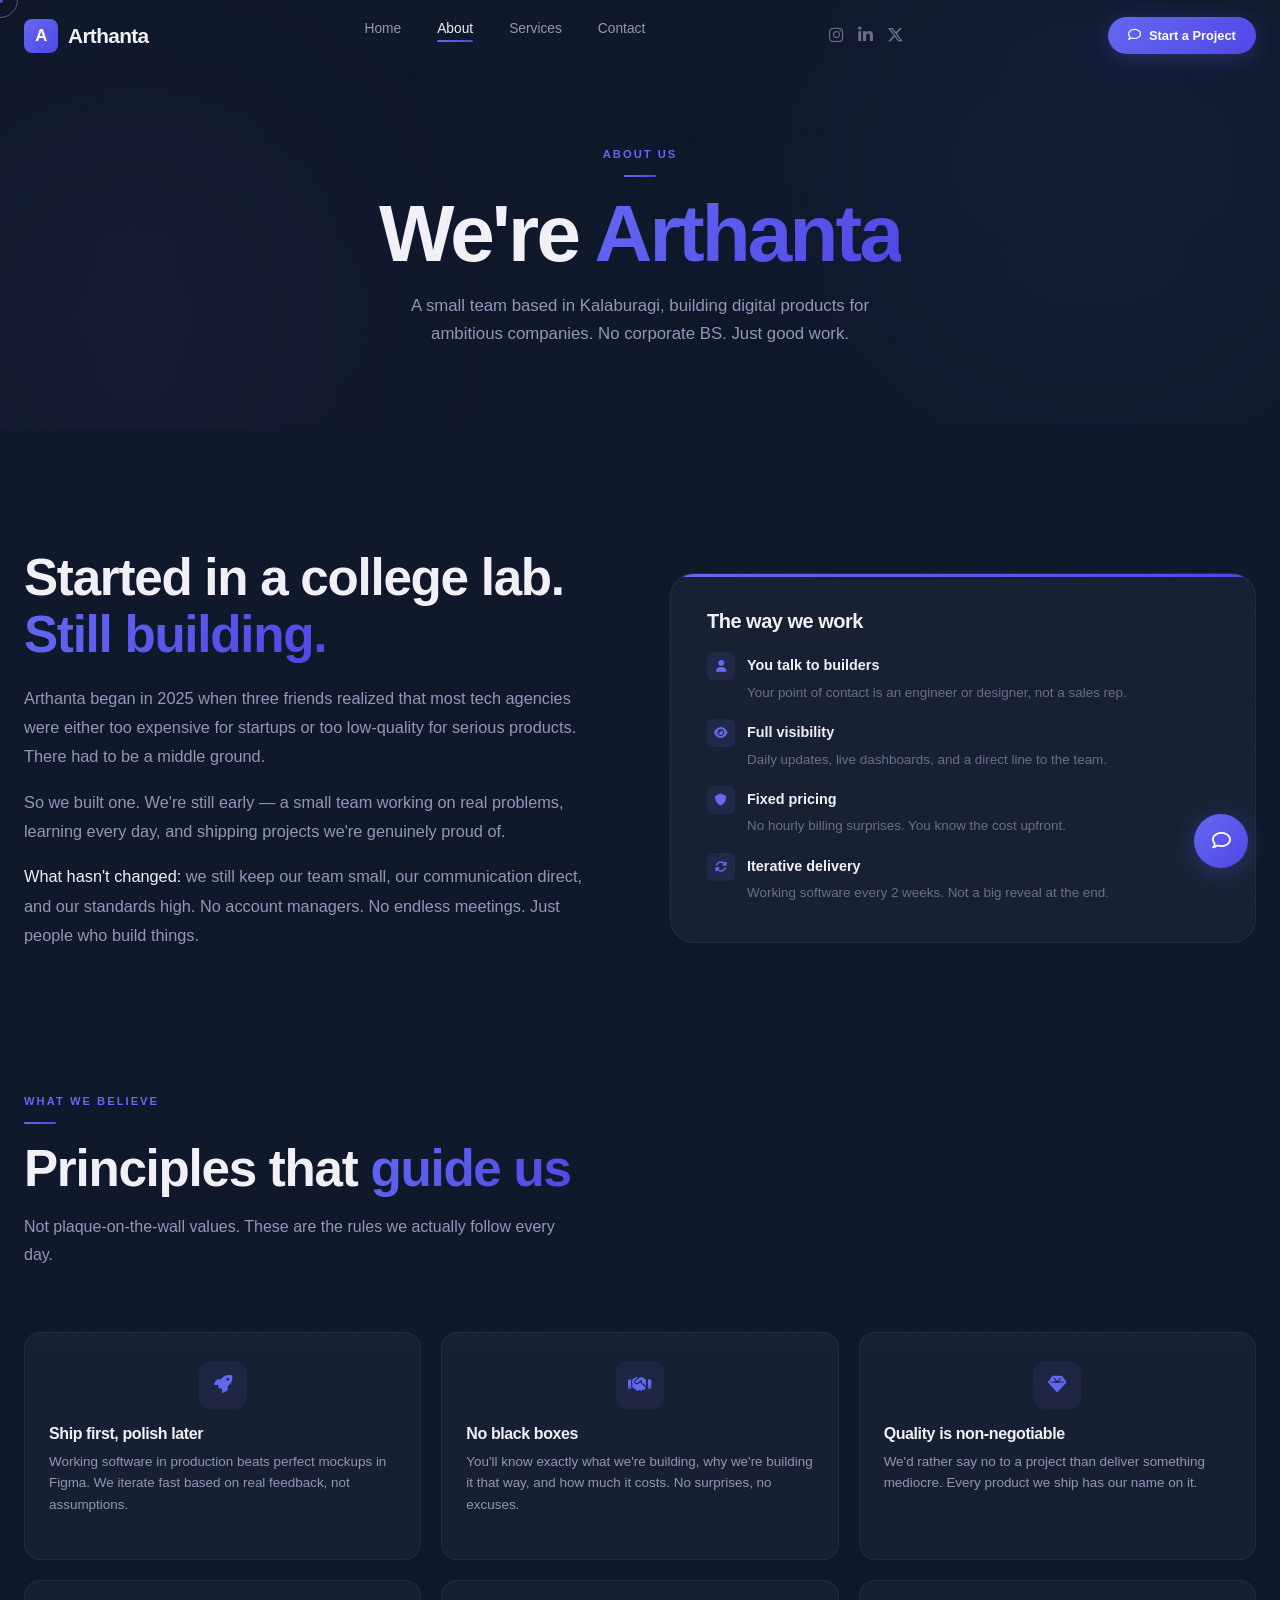
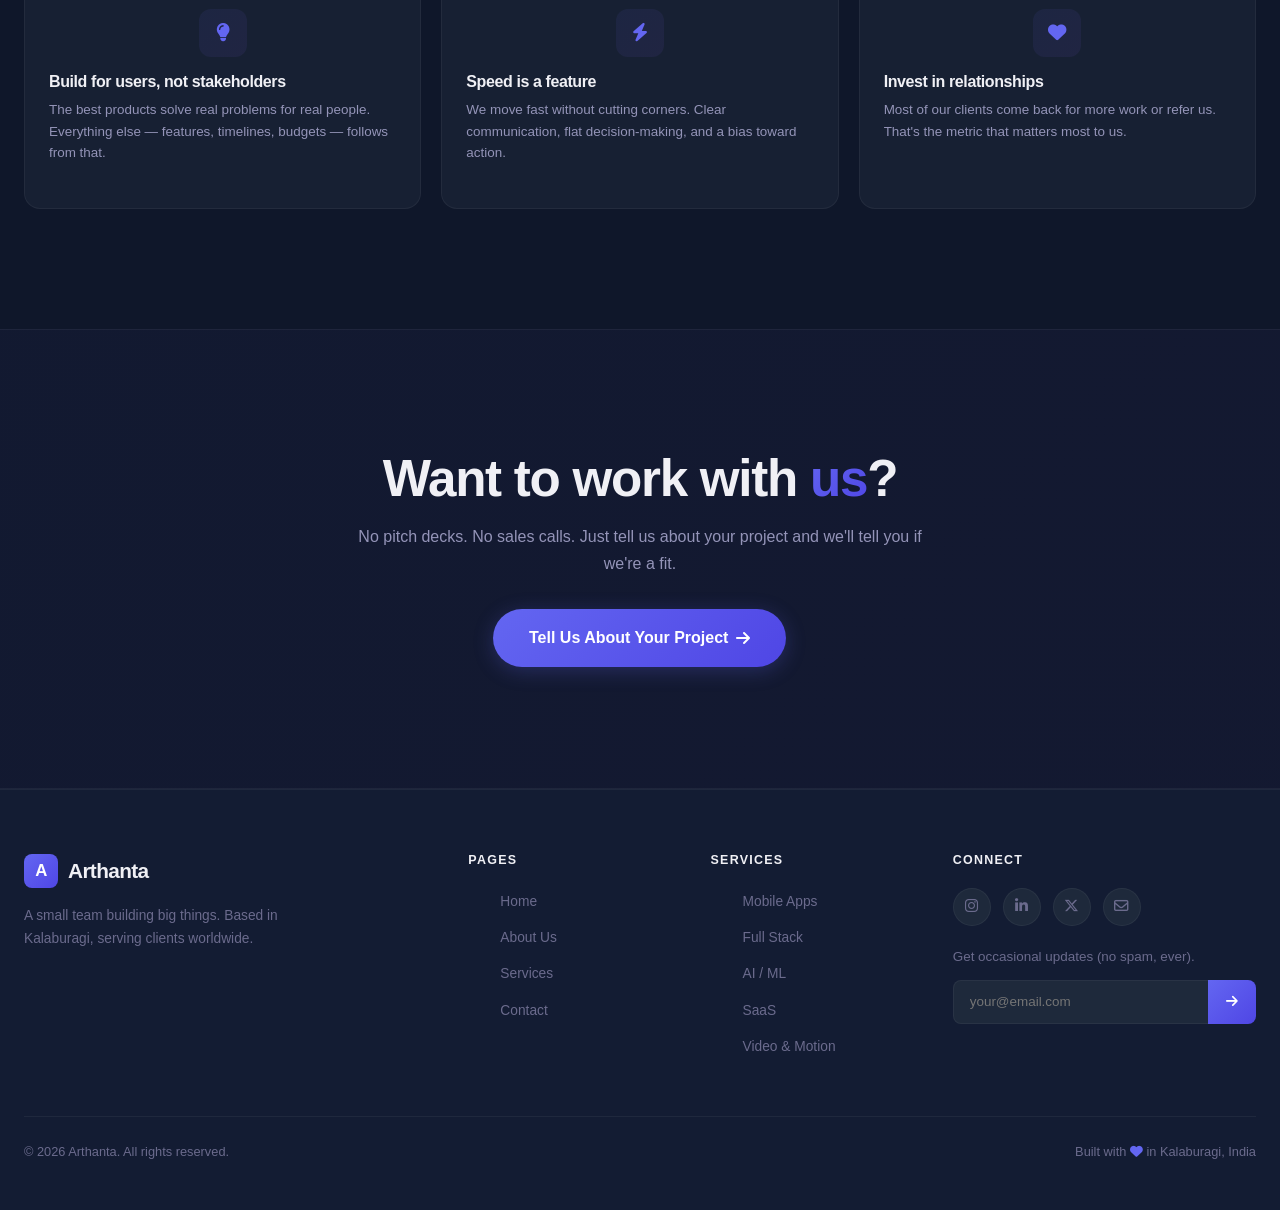
==== commit b39daf47: "Second commit" ====
--- a/about.html
+++ b/about.html
@@ -4,14 +4,14 @@
   <meta charset="UTF-8">
   <meta name="viewport" content="width=device-width, initial-scale=1.0">
   <title>About — Arthanta</title>
-  <meta name="description" content="Arthanta is a small team of 15 engineers, designers, and strategists building digital products from Kalaburagi, India.">
+  <meta name="description" content="Arthanta is a small team of builders crafting digital products from Kalaburagi, India.">
   <meta property="og:title" content="About — Arthanta">
   <meta property="og:description" content="Small team. Big ambitions. Based in Kalaburagi, India.">
   <meta name="theme-color" content="#0a0a0f">
 
-  <link rel="preconnect" href="https://fonts.googleapis.com">
+  <link rel="preconnect" href="https://api.fontshare.com">
   <link rel="preconnect" href="https://fonts.gstatic.com" crossorigin>
-  <link href="https://fonts.googleapis.com/css2?family=Inter:wght@400;500;600;700;800;900&display=swap" rel="stylesheet">
+  <link href="https://api.fontshare.com/v2/css?f[]=satoshi@400,500,600,700,800,900&f[]=general-sans@400,500,600,700&display=swap" rel="stylesheet">
   <link rel="stylesheet" href="https://cdnjs.cloudflare.com/ajax/libs/font-awesome/6.5.1/css/all.min.css">
   <link rel="stylesheet" href="https://cdn.jsdelivr.net/npm/bootstrap@5.3.2/dist/css/bootstrap.min.css">
   <link rel="stylesheet" href="css/style.css">
@@ -58,7 +58,7 @@
     <a href="services.html">Services</a>
     <a href="contact.html">Contact</a>
     <div style="margin-top:32px;">
-      <a href="contact.html" class="btn-arthanta btn-primary" style="display:inline-flex;">
+      <a href="contact.html" class="btn-arthanta btn-primary mobile-cta-btn" style="display:inline-flex;">
         <i class="fa-regular fa-comment"></i> Start a Project
       </a>
     </div>
@@ -78,7 +78,7 @@
     <div class="page-header-content">
       <span class="section-label">About Us</span>
       <h1 class="heading-xl">We're <span class="text-gradient">Arthanta</span></h1>
-      <p>A small team of 15 based in Kalaburagi, building digital products for ambitious companies. No corporate BS. Just good work.</p>
+      <p>A small team based in Kalaburagi, building digital products for ambitious companies. No corporate BS. Just good work.</p>
     </div>
   </section>
 
@@ -91,10 +91,10 @@
             Started in a college lab. <span class="text-gradient">Still building.</span>
           </h2>
           <p style="color:var(--color-text-secondary);font-size:1.02rem;line-height:1.8;margin-bottom:16px;">
-            Arthanta began in 2020 when three friends realized that most tech agencies were either too expensive for startups or too low-quality for serious products. There had to be a middle ground.
+            Arthanta began in 2025 when three friends realized that most tech agencies were either too expensive for startups or too low-quality for serious products. There had to be a middle ground.
           </p>
           <p style="color:var(--color-text-secondary);font-size:1.02rem;line-height:1.8;margin-bottom:16px;">
-            So we built one. Over the last 6 years, we've grown to a team of 15 and shipped 50+ products — from mobile apps with millions of downloads to AI systems processing 50,000 documents a day.
+            So we built one. We're still early — a small team working on real problems, learning every day, and shipping projects we're genuinely proud of.
           </p>
           <p style="color:var(--color-text-secondary);font-size:1.02rem;line-height:1.8;">
             <span style="color:var(--color-text);font-weight:500;">What hasn't changed:</span> we still keep our team small, our communication direct, and our standards high. No account managers. No endless meetings. Just people who build things.
@@ -105,19 +105,19 @@
             <h3 class="heading-sm" style="margin-bottom:20px;">The way we work</h3>
             <div style="display:flex;flex-direction:column;gap:14px;">
               <div style="display:flex;gap:12px;align-items:flex-start;">
-                <div style="width:28px;height:28px;min-width:28px;background:linear-gradient(135deg,rgba(0,212,255,0.1),rgba(177,76,255,0.1));border-radius:6px;display:flex;align-items:center;justify-content:center;color:var(--color-accent-blue);font-size:0.75rem;"><i class="fa-solid fa-user"></i></div>
+                <div style="width:28px;height:28px;min-width:28px;background:linear-gradient(135deg,rgba(99,102,241,0.1),rgba(139,92,246,0.1));border-radius:6px;display:flex;align-items:center;justify-content:center;color:var(--color-accent-indigo);font-size:0.75rem;"><i class="fa-solid fa-user"></i></div>
                 <div><strong style="font-size:0.9rem;">You talk to builders</strong><br><span style="color:var(--color-text-muted);font-size:0.84rem;">Your point of contact is an engineer or designer, not a sales rep.</span></div>
               </div>
               <div style="display:flex;gap:12px;align-items:flex-start;">
-                <div style="width:28px;height:28px;min-width:28px;background:linear-gradient(135deg,rgba(0,212,255,0.1),rgba(177,76,255,0.1));border-radius:6px;display:flex;align-items:center;justify-content:center;color:var(--color-accent-blue);font-size:0.75rem;"><i class="fa-solid fa-eye"></i></div>
+                <div style="width:28px;height:28px;min-width:28px;background:linear-gradient(135deg,rgba(99,102,241,0.1),rgba(139,92,246,0.1));border-radius:6px;display:flex;align-items:center;justify-content:center;color:var(--color-accent-indigo);font-size:0.75rem;"><i class="fa-solid fa-eye"></i></div>
                 <div><strong style="font-size:0.9rem;">Full visibility</strong><br><span style="color:var(--color-text-muted);font-size:0.84rem;">Daily updates, live dashboards, and a direct line to the team.</span></div>
               </div>
               <div style="display:flex;gap:12px;align-items:flex-start;">
-                <div style="width:28px;height:28px;min-width:28px;background:linear-gradient(135deg,rgba(0,212,255,0.1),rgba(177,76,255,0.1));border-radius:6px;display:flex;align-items:center;justify-content:center;color:var(--color-accent-blue);font-size:0.75rem;"><i class="fa-solid fa-shield"></i></div>
+                <div style="width:28px;height:28px;min-width:28px;background:linear-gradient(135deg,rgba(99,102,241,0.1),rgba(139,92,246,0.1));border-radius:6px;display:flex;align-items:center;justify-content:center;color:var(--color-accent-indigo);font-size:0.75rem;"><i class="fa-solid fa-shield"></i></div>
                 <div><strong style="font-size:0.9rem;">Fixed pricing</strong><br><span style="color:var(--color-text-muted);font-size:0.84rem;">No hourly billing surprises. You know the cost upfront.</span></div>
               </div>
               <div style="display:flex;gap:12px;align-items:flex-start;">
-                <div style="width:28px;height:28px;min-width:28px;background:linear-gradient(135deg,rgba(0,212,255,0.1),rgba(177,76,255,0.1));border-radius:6px;display:flex;align-items:center;justify-content:center;color:var(--color-accent-blue);font-size:0.75rem;"><i class="fa-solid fa-rotate"></i></div>
+                <div style="width:28px;height:28px;min-width:28px;background:linear-gradient(135deg,rgba(99,102,241,0.1),rgba(139,92,246,0.1));border-radius:6px;display:flex;align-items:center;justify-content:center;color:var(--color-accent-indigo);font-size:0.75rem;"><i class="fa-solid fa-rotate"></i></div>
                 <div><strong style="font-size:0.9rem;">Iterative delivery</strong><br><span style="color:var(--color-text-muted);font-size:0.84rem;">Working software every 2 weeks. Not a big reveal at the end.</span></div>
               </div>
             </div>
@@ -236,7 +236,7 @@
     </div>
     <div class="footer-bottom">
       <p>&copy; 2026 Arthanta. All rights reserved.</p>
-      <p>Built with <i class="fa-solid fa-heart" style="color:#b14cff;"></i> in Kalaburagi, India</p>
+      <p>Built with <i class="fa-solid fa-heart" style="color:#6366F1;"></i> in Kalaburagi, India</p>
     </div>
   </footer>
 
--- a/css/style.css
+++ b/css/style.css
@@ -5,25 +5,26 @@
 
 /* ---------- CSS Custom Properties ---------- */
 :root {
-  --color-bg: #0a0a0f;
-  --color-bg-alt: #0e0e16;
-  --color-bg-card: #12121e;
-  --color-bg-elevated: #1a1a2e;
-  --color-surface: #16162a;
-  --color-border: rgba(255, 255, 255, 0.06);
-  --color-border-light: rgba(255, 255, 255, 0.12);
+  --color-bg: #0F172A;
+  --color-bg-alt: #131C33;
+  --color-bg-card: #172033;
+  --color-bg-elevated: #1E293B;
+  --color-surface: #1B2438;
+  --color-border: rgba(255, 255, 255, 0.05);
+  --color-border-light: rgba(255, 255, 255, 0.10);
   --color-text: #f0f0f5;
   --color-text-secondary: #9494b8;
   --color-text-muted: #6b6b8d;
-  --color-accent-blue: #00d4ff;
-  --color-accent-purple: #b14cff;
-  --color-accent-gradient: linear-gradient(135deg, #00d4ff, #b14cff);
-  --color-accent-gradient-2: linear-gradient(135deg, #b14cff, #00d4ff);
-  --color-glow-blue: rgba(0, 212, 255, 0.3);
-  --color-glow-purple: rgba(177, 76, 255, 0.3);
+  --color-accent-indigo: #6366F1;
+  --color-accent-indigo-bright: #818CF8;
+  --color-accent-purple: #8B5CF6;
+  --color-accent-gradient: linear-gradient(135deg, #6366F1, #4F46E5);
+  --color-accent-gradient-2: linear-gradient(135deg, #4F46E5, #6366F1);
+  --color-glow-indigo: rgba(99, 102, 241, 0.3);
+  --color-glow-purple: rgba(139, 92, 246, 0.3);
   --color-success: #00e676;
-  --font-sans: 'Inter', -apple-system, BlinkMacSystemFont, 'Segoe UI', Roboto, sans-serif;
-  --font-display: 'Inter', -apple-system, BlinkMacSystemFont, 'Segoe UI', sans-serif;
+  --font-sans: 'General Sans', -apple-system, BlinkMacSystemFont, 'Segoe UI', Roboto, sans-serif;
+  --font-display: 'Satoshi', -apple-system, BlinkMacSystemFont, 'Segoe UI', sans-serif;
   --radius-sm: 8px;
   --radius-md: 12px;
   --radius-lg: 16px;
@@ -34,8 +35,8 @@
   --shadow-md: 0 8px 32px rgba(0, 0, 0, 0.4);
   --shadow-lg: 0 16px 48px rgba(0, 0, 0, 0.5);
   --shadow-xl: 0 32px 64px rgba(0, 0, 0, 0.6);
-  --shadow-glow-blue: 0 0 30px rgba(0, 212, 255, 0.15);
-  --shadow-glow-purple: 0 0 30px rgba(177, 76, 255, 0.15);
+  --shadow-glow-indigo: 0 0 30px rgba(99, 102, 241, 0.15);
+  --shadow-glow-purple: 0 0 30px rgba(139, 92, 246, 0.15);
   --transition-fast: 0.2s cubic-bezier(0.16, 1, 0.3, 1);
   --transition-base: 0.4s cubic-bezier(0.16, 1, 0.3, 1);
   --transition-slow: 0.6s cubic-bezier(0.16, 1, 0.3, 1);
@@ -77,11 +78,11 @@
 img { max-width: 100%; height: auto; display: block; }
 
 a {
-  color: var(--color-accent-blue);
+  color: var(--color-accent-indigo);
   text-decoration: none;
   transition: color var(--transition-fast);
 }
-a:hover { color: var(--color-accent-purple); }
+a:hover { color: var(--color-accent-indigo-bright); }
 
 /* ---------- Grain / Noise Texture ---------- */
 .noise-overlay {
@@ -119,7 +120,7 @@
   position: fixed;
   width: 6px;
   height: 6px;
-  background: var(--color-accent-blue);
+  background: var(--color-accent-indigo);
   border-radius: var(--radius-full);
   pointer-events: none;
   z-index: 10000;
@@ -143,8 +144,8 @@
 .cursor-ring.hover {
   width: 56px;
   height: 56px;
-  border-color: var(--color-accent-blue);
-  background: rgba(0, 212, 255, 0.06);
+  border-color: var(--color-accent-indigo);
+  background: rgba(99, 102, 241, 0.06);
 }
 
 .cursor-ring.hide {
@@ -224,7 +225,7 @@
   left: -2px;
   right: -2px;
   height: 8px;
-  background: linear-gradient(135deg, rgba(0, 212, 255, 0.2), rgba(177, 76, 255, 0.15));
+  background: linear-gradient(135deg, rgba(99, 102, 241, 0.2), rgba(139, 92, 246, 0.15));
   border-radius: 4px;
   z-index: -1;
 }
@@ -251,11 +252,11 @@
 .btn-primary {
   background: var(--color-accent-gradient);
   color: #fff !important;
-  box-shadow: 0 4px 20px rgba(0, 212, 255, 0.25);
+  box-shadow: 0 4px 20px rgba(99, 102, 241, 0.25);
 }
 .btn-primary:hover {
   transform: translateY(-2px) scale(1.02);
-  box-shadow: 0 8px 40px rgba(0, 212, 255, 0.35);
+  box-shadow: 0 8px 40px rgba(99, 102, 241, 0.35);
   color: #fff !important;
 }
 .btn-primary:active {
@@ -268,8 +269,8 @@
   border: 1px solid var(--color-border-light);
 }
 .btn-secondary:hover {
-  border-color: var(--color-accent-blue);
-  background: rgba(0, 212, 255, 0.05);
+  border-color: var(--color-accent-indigo-bright);
+  background: rgba(99, 102, 241, 0.05);
   transform: translateY(-2px);
   color: var(--color-text) !important;
 }
@@ -298,7 +299,7 @@
 }
 .btn-outline-glow:hover {
   transform: translateY(-2px);
-  box-shadow: var(--shadow-glow-blue);
+  box-shadow: var(--shadow-glow-indigo);
 }
 
 .btn-sm {
@@ -334,7 +335,7 @@
   font-weight: 700;
   text-transform: uppercase;
   letter-spacing: 0.18em;
-  color: var(--color-accent-blue);
+  color: var(--color-accent-indigo);
   margin-bottom: 16px;
   position: relative;
 }
@@ -406,14 +407,14 @@
 .deco-circle-1 {
   width: 300px;
   height: 300px;
-  border: 1px solid rgba(0, 212, 255, 0.04);
+  border: 1px solid rgba(99, 102, 241, 0.04);
   top: -100px;
   right: -60px;
 }
 .deco-circle-2 {
   width: 200px;
   height: 200px;
-  border: 1px solid rgba(177, 76, 255, 0.04);
+  border: 1px solid rgba(139, 92, 246, 0.04);
   bottom: -60px;
   left: -40px;
 }
@@ -532,7 +533,7 @@
   transition: all var(--transition-fast);
 }
 .navbar-social a:hover {
-  color: var(--color-accent-blue);
+  color: var(--color-accent-indigo-bright);
   transform: translateY(-2px);
 }
 
@@ -600,9 +601,9 @@
   transition: color var(--transition-fast), padding var(--transition-fast), border-color var(--transition-fast);
 }
 .mobile-menu a:hover {
-  color: var(--color-accent-blue);
+  color: var(--color-accent-indigo-bright);
   padding-left: 12px;
-  border-bottom-color: rgba(0, 212, 255, 0.15);
+  border-bottom-color: rgba(99, 102, 241, 0.15);
 }
 
 .mobile-menu-overlay {
@@ -654,7 +655,7 @@
 .hero-glow-1 {
   width: 500px;
   height: 500px;
-  background: rgba(0, 212, 255, 0.06);
+  background: rgba(99, 102, 241, 0.06);
   top: -10%;
   right: -10%;
   animation: heroGlow1 12s ease-in-out infinite alternate;
@@ -662,7 +663,7 @@
 .hero-glow-2 {
   width: 400px;
   height: 400px;
-  background: rgba(177, 76, 255, 0.05);
+  background: rgba(139, 92, 246, 0.05);
   bottom: -10%;
   left: -5%;
   animation: heroGlow2 15s ease-in-out infinite alternate;
@@ -670,7 +671,7 @@
 .hero-glow-3 {
   width: 300px;
   height: 300px;
-  background: rgba(0, 212, 255, 0.03);
+  background: rgba(99, 102, 241, 0.03);
   top: 40%;
   left: 50%;
   animation: heroGlow3 18s ease-in-out infinite alternate;
@@ -702,7 +703,7 @@
   right: 12%;
   width: 40px;
   height: 40px;
-  border: 2px solid var(--color-accent-blue);
+  border: 2px solid var(--color-accent-indigo);
   border-radius: 8px;
   transform: rotate(25deg);
   animation: decoFloat1 8s ease-in-out infinite;
@@ -722,7 +723,7 @@
   right: 20%;
   width: 16px;
   height: 16px;
-  border: 2px solid var(--color-accent-blue);
+  border: 2px solid var(--color-accent-indigo);
   border-radius: var(--radius-full);
   animation: decoFloat3 7s ease-in-out infinite;
 }
@@ -749,7 +750,7 @@
   position: absolute;
   width: 2px;
   height: 2px;
-  background: var(--color-accent-blue);
+  background: var(--color-accent-indigo);
   border-radius: var(--radius-full);
   opacity: 0;
   animation: particleFloat 8s infinite;
@@ -786,12 +787,12 @@
   align-items: center;
   gap: 8px;
   padding: 7px 16px;
-  background: rgba(0, 212, 255, 0.06);
-  border: 1px solid rgba(0, 212, 255, 0.12);
+  background: rgba(99, 102, 241, 0.06);
+  border: 1px solid rgba(99, 102, 241, 0.12);
   border-radius: 50px;
   font-size: 0.75rem;
   font-weight: 600;
-  color: var(--color-accent-blue);
+  color: var(--color-accent-indigo);
   margin-bottom: 28px;
 }
 
@@ -819,8 +820,8 @@
   align-items: flex-start;
   gap: 16px;
   padding: 20px 28px;
-  background: linear-gradient(135deg, rgba(177, 76, 255, 0.06), rgba(0, 212, 255, 0.03));
-  border: 1px solid rgba(177, 76, 255, 0.12);
+  background: linear-gradient(135deg, rgba(139, 92, 246, 0.06), rgba(99, 102, 241, 0.03));
+  border: 1px solid rgba(139, 92, 246, 0.12);
   border-radius: var(--radius-lg);
   transition: all var(--transition-base);
   position: relative;
@@ -830,7 +831,7 @@
   content: '';
   position: absolute;
   inset: 0;
-  background: linear-gradient(135deg, rgba(177, 76, 255, 0.04), rgba(0, 212, 255, 0.02));
+  background: linear-gradient(135deg, rgba(139, 92, 246, 0.04), rgba(99, 102, 241, 0.02));
   opacity: 0;
   transition: opacity var(--transition-base);
 }
@@ -838,7 +839,7 @@
 .hero-sponsor:hover {
   transform: translateY(-2px);
   box-shadow: var(--shadow-glow-purple);
-  border-color: rgba(177, 76, 255, 0.25);
+  border-color: rgba(139, 92, 246, 0.25);
 }
 .hero-sponsor .sponsor-icon {
   width: 40px;
@@ -901,7 +902,7 @@
   text-transform: uppercase;
 }
 .marquee-item i {
-  color: var(--color-accent-blue);
+  color: var(--color-accent-indigo);
   font-size: 0.65rem;
   opacity: 0.5;
 }
@@ -1036,8 +1037,8 @@
 .service-card:hover::before { opacity: 1; }
 .service-card:hover {
   transform: translateY(-6px);
-  border-color: rgba(0, 212, 255, 0.18);
-  box-shadow: 0 20px 60px rgba(0, 0, 0, 0.5), 0 0 60px rgba(0, 212, 255, 0.06);
+  border-color: rgba(99, 102, 241, 0.18);
+  box-shadow: 0 20px 60px rgba(0, 0, 0, 0.5), 0 0 60px rgba(99, 102, 241, 0.06);
 }
 
 .service-card .card-num {
@@ -1054,19 +1055,19 @@
   z-index: 0;
 }
 .service-card:hover .card-num {
-  color: rgba(0, 212, 255, 0.05);
+  color: rgba(99, 102, 241, 0.05);
 }
 
 .service-card-icon {
   width: 52px;
   height: 52px;
-  background: linear-gradient(135deg, rgba(0, 212, 255, 0.08), rgba(177, 76, 255, 0.08));
+  background: linear-gradient(135deg, rgba(99, 102, 241, 0.08), rgba(139, 92, 246, 0.08));
   border-radius: 14px;
   display: flex;
   align-items: center;
   justify-content: center;
   font-size: 1.25rem;
-  color: var(--color-accent-blue);
+  color: var(--color-accent-indigo);
   margin-bottom: 24px;
   transition: all 0.4s cubic-bezier(0.34, 1.56, 0.64, 1);
   position: relative;
@@ -1076,7 +1077,7 @@
   background: var(--color-accent-gradient);
   color: #fff;
   transform: scale(1.05) rotate(-3deg);
-  box-shadow: 0 0 30px rgba(0, 212, 255, 0.15);
+  box-shadow: 0 0 30px rgba(99, 102, 241, 0.15);
 }
 
 .service-card h3 {
@@ -1105,7 +1106,7 @@
   z-index: 1;
 }
 .service-card:hover .card-cta {
-  color: var(--color-accent-blue);
+  color: var(--color-accent-indigo);
   gap: 12px;
 }
 .service-card .card-cta i {
@@ -1138,6 +1139,9 @@
 .modal-overlay.open { opacity: 1; pointer-events: all; }
 
 .modal {
+  display: block;
+  position: relative;
+  height: auto;
   background: var(--color-bg-alt);
   border-radius: var(--radius-2xl);
   border: 1px solid var(--color-border-light);
@@ -1158,6 +1162,8 @@
   display: flex;
   align-items: flex-start;
   justify-content: space-between;
+  border-bottom: none;
+  flex-shrink: 0;
 }
 .modal-header-icon {
   width: 56px;
@@ -1207,7 +1213,7 @@
 }
 .modal-body h4 {
   font-size: 0.82rem;
-  color: var(--color-accent-blue);
+  color: var(--color-accent-indigo);
   margin-bottom: 12px;
   text-transform: uppercase;
   letter-spacing: 0.08em;
@@ -1221,8 +1227,8 @@
 }
 .modal-tag {
   padding: 6px 14px;
-  background: rgba(0, 212, 255, 0.05);
-  border: 1px solid rgba(0, 212, 255, 0.08);
+  background: rgba(99, 102, 241, 0.05);
+  border: 1px solid rgba(99, 102, 241, 0.08);
   border-radius: 50px;
   font-size: 0.76rem;
   font-weight: 500;
@@ -1263,9 +1269,9 @@
   transition: all var(--transition-spring);
 }
 .superpower-tag:hover {
-  border-color: var(--color-accent-blue);
-  color: var(--color-accent-blue);
-  box-shadow: 0 0 28px rgba(0, 212, 255, 0.08);
+  border-color: var(--color-accent-indigo);
+  color: var(--color-accent-indigo);
+  box-shadow: 0 0 28px rgba(99, 102, 241, 0.08);
   transform: translateY(-3px) scale(1.05);
 }
 
@@ -1349,9 +1355,9 @@
   justify-content: center;
 }
 .testimonial-btn:hover {
-  border-color: var(--color-accent-blue);
-  color: var(--color-accent-blue);
-  background: rgba(0, 212, 255, 0.05);
+  border-color: var(--color-accent-indigo);
+  color: var(--color-accent-indigo);
+  background: rgba(99, 102, 241, 0.05);
   transform: scale(1.05);
 }
 .testimonial-dots {
@@ -1370,14 +1376,14 @@
   transition: all var(--transition-fast);
 }
 .testimonial-dot.active {
-  background: var(--color-accent-blue);
+  background: var(--color-accent-indigo);
   width: 28px;
   border-radius: 4px;
 }
 
 /* ---------- Contact CTA ---------- */
 .cta-section {
-  background: linear-gradient(135deg, rgba(0, 212, 255, 0.03), rgba(177, 76, 255, 0.03));
+  background: linear-gradient(135deg, rgba(99, 102, 241, 0.03), rgba(139, 92, 246, 0.03));
   border-top: 1px solid var(--color-border);
   border-bottom: 1px solid var(--color-border);
 }
@@ -1451,7 +1457,7 @@
   padding: 4px 0;
   transition: color var(--transition-fast);
 }
-.faq-question:hover { color: var(--color-accent-blue); }
+.faq-question:hover { color: var(--color-accent-indigo); }
 .faq-question i {
   font-size: 0.8rem;
   transition: transform var(--transition-base);
@@ -1513,7 +1519,7 @@
   transition: all var(--transition-fast);
 }
 .footer-links a:hover {
-  color: var(--color-accent-blue);
+  color: var(--color-accent-indigo);
   padding-left: 4px;
 }
 
@@ -1536,8 +1542,8 @@
   transition: all var(--transition-fast);
 }
 .footer-social a:hover {
-  border-color: var(--color-accent-blue);
-  color: var(--color-accent-blue);
+  border-color: var(--color-accent-indigo);
+  color: var(--color-accent-indigo);
   transform: translateY(-3px);
 }
 
@@ -1563,7 +1569,7 @@
   transition: border-color var(--transition-fast);
 }
 .footer-newsletter input:focus {
-  border-color: var(--color-accent-blue);
+  border-color: var(--color-accent-indigo);
 }
 .footer-newsletter button {
   padding: 10px 18px;
@@ -1625,7 +1631,7 @@
   color: #fff;
   font-size: 1.15rem;
   cursor: none;
-  box-shadow: 0 4px 24px rgba(0, 212, 255, 0.3);
+  box-shadow: 0 4px 24px rgba(99, 102, 241, 0.3);
   transition: all var(--transition-spring);
   display: flex;
   align-items: center;
@@ -1633,7 +1639,7 @@
 }
 .floating-btn:hover {
   transform: scale(1.1);
-  box-shadow: 0 8px 40px rgba(0, 212, 255, 0.4);
+  box-shadow: 0 8px 40px rgba(99, 102, 241, 0.4);
 }
 
 /* ---------- Scroll Animation System ---------- */
@@ -1747,14 +1753,14 @@
 .value-card-icon {
   width: 48px;
   height: 48px;
-  background: linear-gradient(135deg, rgba(0, 212, 255, 0.08), rgba(177, 76, 255, 0.08));
+  background: linear-gradient(135deg, rgba(99, 102, 241, 0.08), rgba(139, 92, 246, 0.08));
   border-radius: var(--radius-md);
   display: flex;
   align-items: center;
   justify-content: center;
   margin: 0 auto 16px;
   font-size: 1.15rem;
-  color: var(--color-accent-blue);
+  color: var(--color-accent-indigo);
   transition: all var(--transition-base);
 }
 .value-card:hover .value-card-icon {
@@ -1799,7 +1805,7 @@
 .team-card h4 { font-size: 1rem; margin-bottom: 4px; }
 .team-card .team-role {
   font-size: 0.8rem;
-  color: var(--color-accent-blue);
+  color: var(--color-accent-indigo);
   font-weight: 500;
   margin-bottom: 8px;
 }
@@ -1810,6 +1816,12 @@
   display: grid;
   grid-template-columns: repeat(2, 1fr);
   gap: 24px;
+}
+
+.process-grid {
+  display: grid;
+  grid-template-columns: repeat(4, 1fr);
+  gap: 20px;
 }
 .service-detailed-card {
   background: var(--color-bg-card);
@@ -1835,19 +1847,19 @@
 .service-detailed-card:hover::before { height: 3px; opacity: 1; }
 .service-detailed-card:hover {
   transform: translateY(-6px);
-  border-color: rgba(0, 212, 255, 0.1);
-  box-shadow: var(--shadow-md), 0 0 30px rgba(0, 212, 255, 0.03);
+  border-color: rgba(99, 102, 241, 0.1);
+  box-shadow: var(--shadow-md), 0 0 30px rgba(99, 102, 241, 0.03);
 }
 .service-detailed-card .sd-icon {
   width: 48px;
   height: 48px;
-  background: linear-gradient(135deg, rgba(0, 212, 255, 0.08), rgba(177, 76, 255, 0.08));
+  background: linear-gradient(135deg, rgba(99, 102, 241, 0.08), rgba(139, 92, 246, 0.08));
   border-radius: var(--radius-md);
   display: flex;
   align-items: center;
   justify-content: center;
   font-size: 1.15rem;
-  color: var(--color-accent-blue);
+  color: var(--color-accent-indigo);
   margin-bottom: 16px;
   transition: all var(--transition-base);
 }
@@ -1870,8 +1882,8 @@
 }
 .service-detailed-card .sd-tech span {
   padding: 4px 12px;
-  background: rgba(0, 212, 255, 0.04);
-  border: 1px solid rgba(0, 212, 255, 0.06);
+  background: rgba(99, 102, 241, 0.04);
+  border: 1px solid rgba(99, 102, 241, 0.06);
   border-radius: 50px;
   font-size: 0.7rem;
   font-weight: 500;
@@ -1899,13 +1911,13 @@
   width: 46px;
   height: 46px;
   min-width: 46px;
-  background: linear-gradient(135deg, rgba(0, 212, 255, 0.07), rgba(177, 76, 255, 0.07));
+  background: linear-gradient(135deg, rgba(99, 102, 241, 0.07), rgba(139, 92, 246, 0.07));
   border-radius: var(--radius-md);
   display: flex;
   align-items: center;
   justify-content: center;
   font-size: 1.05rem;
-  color: var(--color-accent-blue);
+  color: var(--color-accent-indigo);
 }
 .contact-info-item h4 { font-size: 0.95rem; margin-bottom: 4px; }
 .contact-info-item p { font-size: 0.86rem; color: var(--color-text-secondary); line-height: 1.6; margin: 0; }
@@ -1927,8 +1939,8 @@
   transition: border-color var(--transition-fast);
 }
 .contact-form-wrap .form-control:focus {
-  border-color: var(--color-accent-blue);
-  box-shadow: 0 0 0 3px rgba(0, 212, 255, 0.08);
+  border-color: var(--color-accent-indigo);
+  box-shadow: 0 0 0 3px rgba(99, 102, 241, 0.08);
   background: var(--color-bg-elevated);
   color: var(--color-text);
 }
@@ -1937,8 +1949,8 @@
 
 /* ---------- Sponsor Banner ---------- */
 .sponsor-highlight {
-  background: linear-gradient(135deg, rgba(177, 76, 255, 0.05), rgba(0, 212, 255, 0.03));
-  border: 1px solid rgba(177, 76, 255, 0.1);
+  background: linear-gradient(135deg, rgba(139, 92, 246, 0.05), rgba(99, 102, 241, 0.03));
+  border: 1px solid rgba(139, 92, 246, 0.1);
   border-radius: var(--radius-xl);
   padding: 40px;
   display: flex;
@@ -1948,7 +1960,7 @@
   transition: all var(--transition-base);
 }
 .sponsor-highlight:hover {
-  border-color: rgba(177, 76, 255, 0.18);
+  border-color: rgba(139, 92, 246, 0.18);
   box-shadow: var(--shadow-glow-purple);
 }
 .sponsor-highlight-icon {
@@ -1990,6 +2002,7 @@
   .footer-grid { grid-template-columns: 1fr 1fr; gap: 32px; }
   .counters-row { grid-template-columns: repeat(2, 1fr); gap: 16px; }
   .services-detailed-grid { grid-template-columns: 1fr; }
+  .process-grid { grid-template-columns: repeat(2, 1fr); }
   .team-grid { grid-template-columns: repeat(2, 1fr); }
   .about-values { grid-template-columns: repeat(2, 1fr); }
   .contact-grid { grid-template-columns: 1fr; gap: 40px; }
@@ -2000,11 +2013,13 @@
   a, button, input, textarea, select { cursor: auto; }
   .cursor-dot, .cursor-ring { display: none !important; }
   .faq-list { max-width: 100%; }
+  .mobile-cta-btn { width: 100%; justify-content: center; padding: 14px 28px; }
 }
 
 @media (max-width: 768px) {
   .section { padding: 70px 0; }
   .services-grid { grid-template-columns: 1fr; }
+  .process-grid { grid-template-columns: 1fr; gap: 16px; }
   .footer-grid { grid-template-columns: 1fr; gap: 28px; }
   .counters-row { grid-template-columns: repeat(2, 1fr); }
   .hero-sponsor { flex-direction: column; align-items: flex-start; }
@@ -2024,6 +2039,17 @@
   .modal { max-width: 100%; border-radius: var(--radius-lg); }
 }
 
+@media (max-width: 576px) {
+  .visual-box-grid { grid-template-columns: 1fr !important; }
+  .showcase-visual .visual-box-grid { grid-template-columns: 1fr 1fr !important; }
+  .hero-actions { flex-direction: column; align-items: stretch; }
+  .hero-actions .btn-arthanta { width: 100%; justify-content: center; }
+  .heading-lg { font-size: clamp(1.5rem, 6vw, 2rem); }
+  .section-label { font-size: 0.65rem; }
+  .sponsor-details { flex-direction: column; align-items: flex-start; gap: 8px; padding: 12px 16px; }
+  .sponsor-details .dot-sep { display: none; }
+}
+
 @media (max-width: 480px) {
   .hero { padding: 100px 16px 60px; }
   .about-teaser-stats { grid-template-columns: 1fr; }
@@ -2031,6 +2057,7 @@
   .mobile-menu { max-width: 100%; }
   .counters-row { grid-template-columns: 1fr 1fr; }
   .section { padding: 50px 0; }
+  .sponsor-details { font-size: 0.8rem; }
 }
 
 /* ---------- Utility ---------- */
@@ -2073,7 +2100,7 @@
   width: 48px;
   height: 48px;
   border: 2px solid var(--color-border);
-  border-top-color: var(--color-accent-blue);
+  border-top-color: var(--color-accent-indigo);
   border-radius: var(--radius-full);
   animation: loaderSpin 0.8s linear infinite;
 }
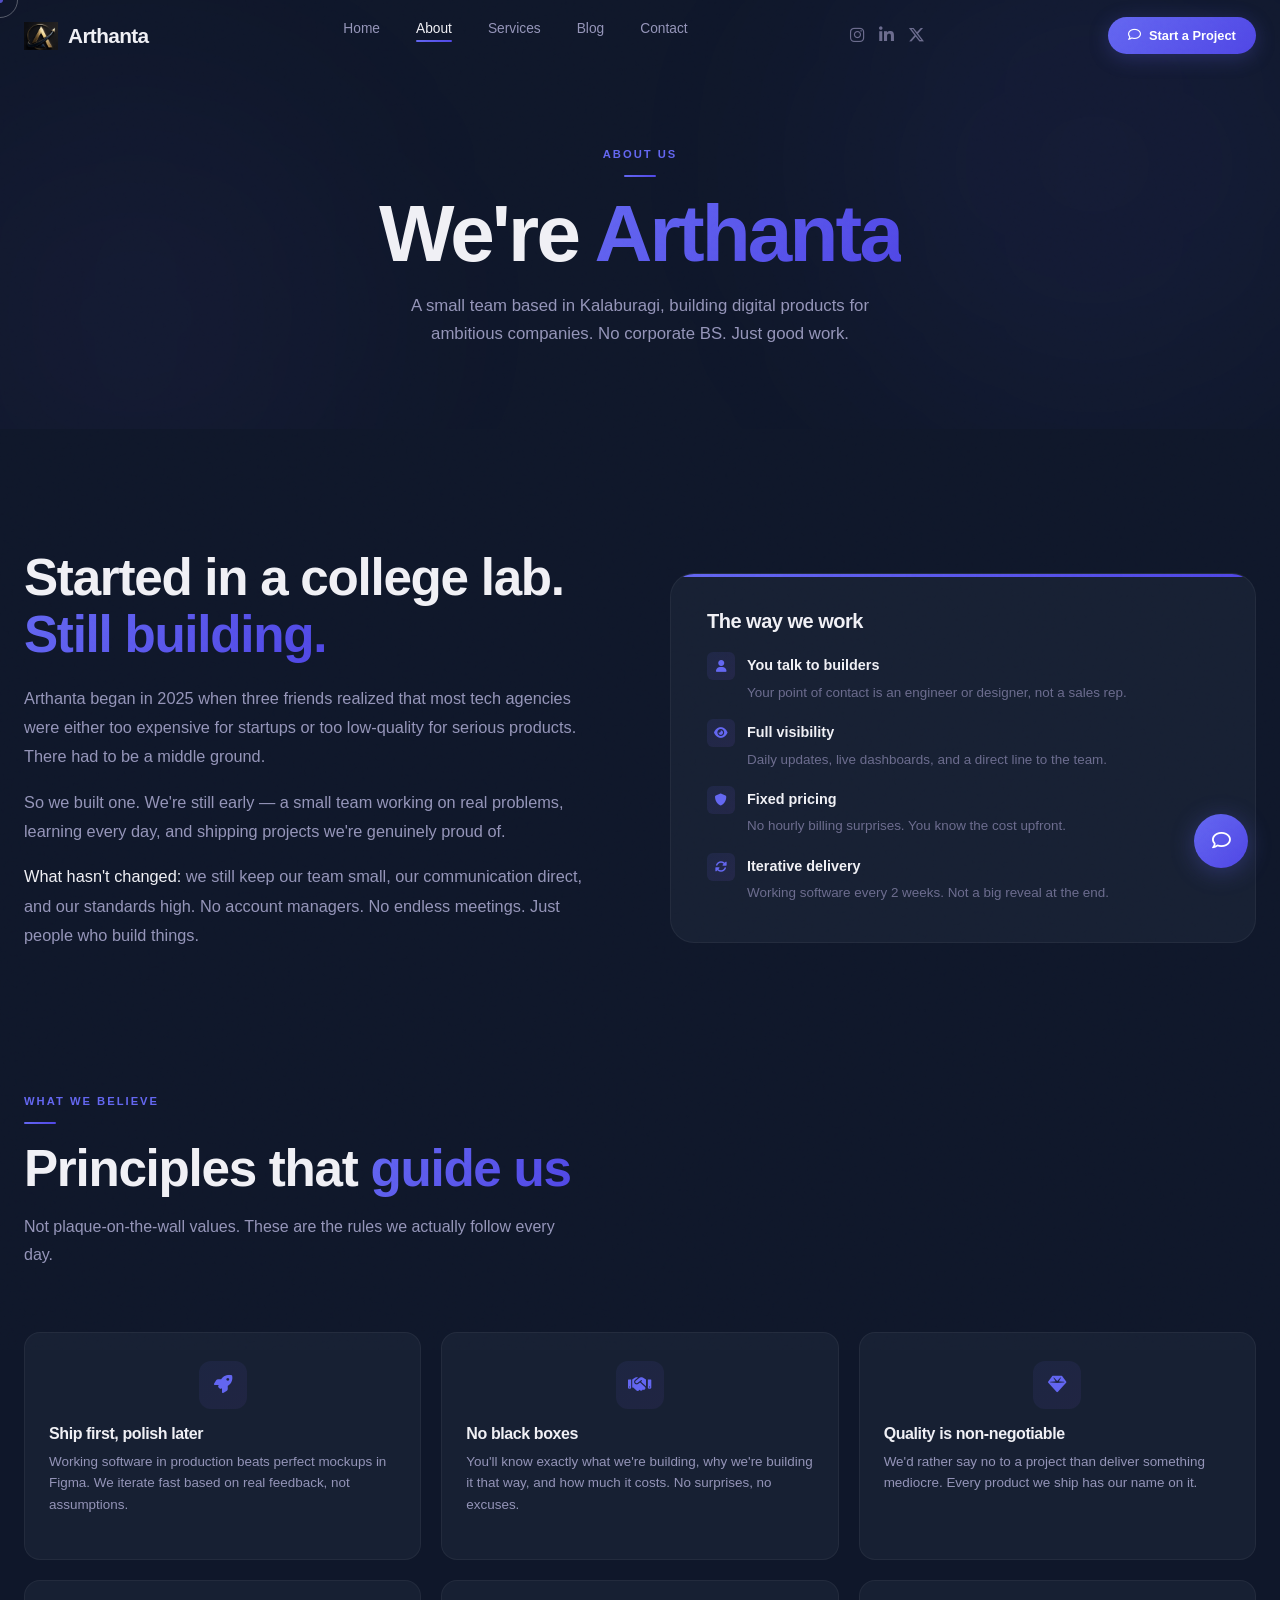
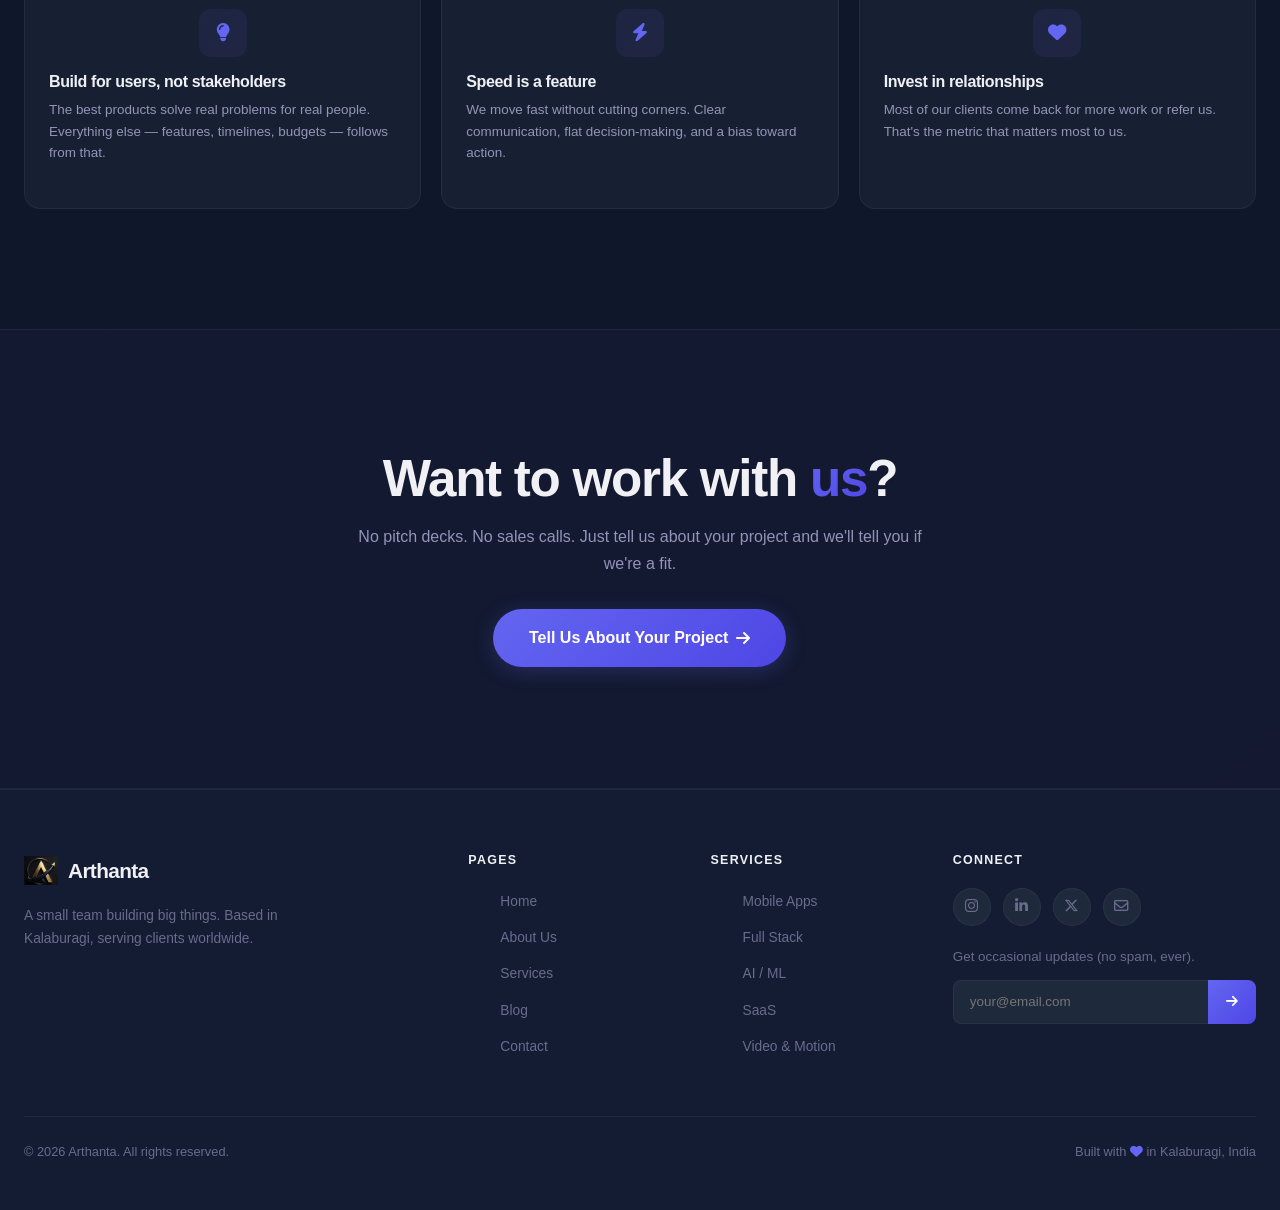
==== commit 8e8c88a5: "logo has been added" ====
--- a/about.html
+++ b/about.html
@@ -3,8 +3,8 @@
 <head>
   <meta charset="UTF-8">
   <meta name="viewport" content="width=device-width, initial-scale=1.0">
-  <title>About — Arthanta</title>
-  <meta name="description" content="Arthanta is a small team of builders crafting digital products from Kalaburagi, India.">
+  <title>About Arthanta | Small Team, Big Ambitions — Kalaburagi</title>
+  <meta name="description" content="Arthanta started as three friends in a college lab. Today we build mobile apps, full-stack platforms, and AI solutions from Kalaburagi, India.">
   <meta property="og:title" content="About — Arthanta">
   <meta property="og:description" content="Small team. Big ambitions. Based in Kalaburagi, India.">
   <meta name="theme-color" content="#0a0a0f">
@@ -26,16 +26,17 @@
   <nav class="navbar scrolled" role="navigation">
     <div class="navbar-inner">
       <a href="index.html" class="navbar-logo">
-        <span class="logo-mark">A</span>
+        <img src="logo.jpeg" alt="Arthanta" class="logo-img">
         <span>Arthanta</span>
       </a>
       <ul class="navbar-links">
         <li><a href="index.html">Home</a></li>
         <li><a href="about.html" class="active">About</a></li>
         <li><a href="services.html">Services</a></li>
+        <li><a href="blog.html">Blog</a></li>
         <li><a href="contact.html">Contact</a></li>
       </ul>
-      <div class="navbar-social">
+      <div class="navbar-social social-morph">
         <a href="https://www.instagram.com/arthanta.tech?igsh=MXUxYXV5bG8zN2Z4bQ==" target="_blank" rel="noopener noreferrer" aria-label="Instagram"><i class="fa-brands fa-instagram"></i></a>
         <a href="https://www.linkedin.com/in/arthanta" target="_blank" rel="noopener noreferrer" aria-label="LinkedIn"><i class="fa-brands fa-linkedin-in"></i></a>
         <a href="https://x.com/ArthantaSystems" target="_blank" rel="noopener noreferrer" aria-label="X / Twitter"><i class="fa-brands fa-x-twitter"></i></a>
@@ -56,6 +57,7 @@
     <a href="index.html">Home</a>
     <a href="about.html">About</a>
     <a href="services.html">Services</a>
+    <a href="blog.html">Blog</a>
     <a href="contact.html">Contact</a>
     <div style="margin-top:32px;">
       <a href="contact.html" class="btn-arthanta btn-primary mobile-cta-btn" style="display:inline-flex;">
@@ -190,7 +192,7 @@
     <div class="footer-grid">
       <div class="footer-brand">
         <a href="index.html" class="navbar-logo" style="margin-bottom:16px;">
-          <span class="logo-mark">A</span>
+          <img src="logo.jpeg" alt="Arthanta" class="logo-img">
           <span>Arthanta</span>
         </a>
         <p>A small team building big things. Based in Kalaburagi, serving clients worldwide.</p>
@@ -201,6 +203,7 @@
           <li><a href="index.html">Home</a></li>
           <li><a href="about.html">About Us</a></li>
           <li><a href="services.html">Services</a></li>
+          <li><a href="blog.html">Blog</a></li>
           <li><a href="contact.html">Contact</a></li>
         </ul>
       </div>
@@ -216,7 +219,7 @@
       </div>
       <div>
         <h4 class="footer-heading">Connect</h4>
-        <div class="footer-social">
+        <div class="footer-social social-morph">
           <a href="https://www.instagram.com/arthanta.tech?igsh=MXUxYXV5bG8zN2Z4bQ==" target="_blank" rel="noopener noreferrer" aria-label="Instagram"><i class="fa-brands fa-instagram"></i></a>
           <a href="https://www.linkedin.com/in/arthanta" target="_blank" rel="noopener noreferrer" aria-label="LinkedIn"><i class="fa-brands fa-linkedin-in"></i></a>
           <a href="https://x.com/ArthantaSystems" target="_blank" rel="noopener noreferrer" aria-label="X / Twitter"><i class="fa-brands fa-x-twitter"></i></a>
--- a/css/style.css
+++ b/css/style.css
@@ -44,6 +44,15 @@
   --nav-height: 72px;
 }
 
+/* ---------- Logo ---------- */
+.logo-img {
+  width: 34px;
+  height: auto;
+  flex-shrink: 0;
+  display: block;
+}
+
+
 /* ---------- Reset & Base ---------- */
 *, *::before, *::after {
   margin: 0;
@@ -228,6 +237,93 @@
   background: linear-gradient(135deg, rgba(99, 102, 241, 0.2), rgba(139, 92, 246, 0.15));
   border-radius: 4px;
   z-index: -1;
+}
+
+/* ---------- Ripple Effect ---------- */
+.ripple {
+  position: relative;
+  overflow: hidden;
+}
+.ripple .ripple-effect {
+  position: absolute;
+  border-radius: 50%;
+  background: rgba(255, 255, 255, 0.3);
+  transform: scale(0);
+  animation: rippleAnim 0.6s ease-out;
+  pointer-events: none;
+}
+@keyframes rippleAnim {
+  to { transform: scale(4); opacity: 0; }
+}
+
+/* ---------- Glow Follow ---------- */
+.glow-follow {
+  position: relative;
+  overflow: hidden;
+}
+.glow-follow .glow-spot {
+  position: absolute;
+  width: 200px;
+  height: 200px;
+  border-radius: 50%;
+  background: radial-gradient(circle, rgba(99, 102, 241, 0.1), transparent 70%);
+  pointer-events: none;
+  opacity: 0;
+  transition: opacity 0.3s ease;
+  transform: translate(-50%, -50%);
+  z-index: 0;
+}
+.glow-follow:hover .glow-spot {
+  opacity: 1;
+}
+
+/* ---------- Icon Pulse on Hover ---------- */
+.icon-pulse {
+  transition: all 0.4s cubic-bezier(0.34, 1.56, 0.64, 1);
+}
+.icon-pulse:hover {
+  animation: iconPulse 0.6s ease;
+}
+@keyframes iconPulse {
+  0%, 100% { transform: scale(1) rotate(0deg); }
+  25% { transform: scale(1.2) rotate(-5deg); }
+  50% { transform: scale(1.1) rotate(3deg); }
+  75% { transform: scale(1.15) rotate(-2deg); }
+}
+
+/* ---------- Nav Link Glow ---------- */
+.navbar-links a {
+  position: relative;
+  transition: color 0.3s ease, text-shadow 0.3s ease;
+}
+.navbar-links a:hover {
+  text-shadow: 0 0 20px rgba(99, 102, 241, 0.3);
+}
+
+/* ---------- Card Content Reveal on Hover ---------- */
+.card-reveal {
+  position: relative;
+  overflow: hidden;
+}
+.card-reveal .card-reveal-content {
+  transform: translateY(10px);
+  opacity: 0;
+  transition: all 0.4s cubic-bezier(0.16, 1, 0.3, 1);
+}
+.card-reveal:hover .card-reveal-content {
+  transform: translateY(0);
+  opacity: 1;
+}
+
+/* ---------- Social Icon Morph ---------- */
+.social-morph a {
+  transition: all 0.3s cubic-bezier(0.34, 1.56, 0.64, 1);
+}
+.social-morph a:hover {
+  transform: translateY(-4px) scale(1.15) rotate(360deg);
+  background: var(--color-accent-gradient);
+  color: #fff !important;
+  border-color: transparent;
 }
 
 /* ---------- Button Styles ---------- */
@@ -1640,6 +1736,140 @@
 .floating-btn:hover {
   transform: scale(1.1);
   box-shadow: 0 8px 40px rgba(99, 102, 241, 0.4);
+}
+
+/* ---------- Gradient Border Animation ---------- */
+@keyframes gradientBorder {
+  0% { background-position: 0% 50%; }
+  50% { background-position: 100% 50%; }
+  100% { background-position: 0% 50%; }
+}
+.gradient-border {
+  position: relative;
+}
+.gradient-border::before {
+  content: '';
+  position: absolute;
+  inset: -1px;
+  border-radius: inherit;
+  padding: 1px;
+  background: linear-gradient(135deg, #6366F1, #8B5CF6, #EC4899, #6366F1);
+  background-size: 300% 300%;
+  -webkit-mask: linear-gradient(#fff 0 0) content-box, linear-gradient(#fff 0 0);
+  -webkit-mask-composite: xor;
+  mask-composite: exclude;
+  animation: gradientBorder 4s ease infinite;
+  opacity: 0;
+  transition: opacity 0.4s ease;
+  pointer-events: none;
+}
+.gradient-border:hover::before {
+  opacity: 1;
+}
+
+/* ---------- Float Animation for Cards ---------- */
+@keyframes cardFloat {
+  0%, 100% { transform: translateY(0); }
+  50% { transform: translateY(-6px); }
+}
+.card-float {
+  animation: cardFloat 4s ease-in-out infinite;
+}
+.card-float:nth-child(2) { animation-delay: 0.5s; }
+.card-float:nth-child(3) { animation-delay: 1s; }
+.card-float:nth-child(4) { animation-delay: 1.5s; }
+.card-float:nth-child(5) { animation-delay: 2s; }
+.card-float:nth-child(6) { animation-delay: 2.5s; }
+
+/* ---------- Word Split Animation ---------- */
+.word-split {
+  overflow: hidden;
+  display: inline-block;
+}
+.word-split .word {
+  display: inline-block;
+  overflow: hidden;
+  vertical-align: top;
+}
+.word-split .char {
+  display: inline-block;
+  opacity: 0;
+  transform: translateY(100%) rotate(8deg);
+  transition: opacity 0.5s ease, transform 0.5s cubic-bezier(0.16, 1, 0.3, 1);
+}
+.word-split.visible .char {
+  opacity: 1;
+  transform: translateY(0) rotate(0);
+}
+.word-split.visible .char:nth-child(1) { transition-delay: 0s; }
+.word-split.visible .char:nth-child(2) { transition-delay: 0.02s; }
+.word-split.visible .char:nth-child(3) { transition-delay: 0.04s; }
+.word-split.visible .char:nth-child(4) { transition-delay: 0.06s; }
+.word-split.visible .char:nth-child(5) { transition-delay: 0.08s; }
+.word-split.visible .char:nth-child(6) { transition-delay: 0.1s; }
+.word-split.visible .char:nth-child(7) { transition-delay: 0.12s; }
+.word-split.visible .char:nth-child(8) { transition-delay: 0.14s; }
+.word-split.visible .char:nth-child(9) { transition-delay: 0.16s; }
+.word-split.visible .char:nth-child(10) { transition-delay: 0.18s; }
+.word-split.visible .char:nth-child(11) { transition-delay: 0.2s; }
+.word-split.visible .char:nth-child(12) { transition-delay: 0.22s; }
+.word-split.visible .char:nth-child(13) { transition-delay: 0.24s; }
+.word-split.visible .char:nth-child(14) { transition-delay: 0.26s; }
+.word-split.visible .char:nth-child(15) { transition-delay: 0.28s; }
+.word-split.visible .char:nth-child(16) { transition-delay: 0.3s; }
+.word-split.visible .char:nth-child(17) { transition-delay: 0.32s; }
+.word-split.visible .char:nth-child(18) { transition-delay: 0.34s; }
+.word-split.visible .char:nth-child(19) { transition-delay: 0.36s; }
+.word-split.visible .char:nth-child(20) { transition-delay: 0.38s; }
+
+/* ---------- Image Reveal on Scroll ---------- */
+.reveal-img {
+  clip-path: inset(0 0 100% 0);
+  transition: clip-path 1.2s cubic-bezier(0.77, 0, 0.175, 1);
+}
+.reveal-img.visible {
+  clip-path: inset(0);
+}
+
+/* ---------- Scale In Animation ---------- */
+@keyframes scaleIn {
+  from { transform: scale(0.8); opacity: 0; }
+  to { transform: scale(1); opacity: 1; }
+}
+.scale-in {
+  animation: scaleIn 0.6s cubic-bezier(0.16, 1, 0.3, 1) both;
+}
+
+/* ---------- Fade In Up ---------- */
+@keyframes fadeInUp {
+  from { transform: translateY(30px); opacity: 0; }
+  to { transform: translateY(0); opacity: 1; }
+}
+.fade-in-up {
+  animation: fadeInUp 0.6s cubic-bezier(0.16, 1, 0.3, 1) both;
+}
+
+/* ---------- Shimmer Effect ---------- */
+@keyframes shimmer {
+  0% { background-position: -200% center; }
+  100% { background-position: 200% center; }
+}
+.shimmer {
+  background: linear-gradient(90deg, var(--color-text-muted) 25%, var(--color-text) 50%, var(--color-text-muted) 75%);
+  background-size: 200% auto;
+  -webkit-background-clip: text;
+  background-clip: text;
+  -webkit-text-fill-color: transparent;
+  animation: shimmer 3s ease infinite;
+}
+
+/* ---------- Subtle Pulse ---------- */
+@keyframes subtlePulse {
+  0%, 100% { box-shadow: 0 0 0 0 rgba(99, 102, 241, 0.3); }
+  50% { box-shadow: 0 0 0 8px rgba(99, 102, 241, 0); }
+}
+.pulse-ring {
+  animation: subtlePulse 2s ease infinite;
 }
 
 /* ---------- Scroll Animation System ---------- */
@@ -2096,23 +2326,45 @@
 }
 .loader.hidden { opacity: 0; visibility: hidden; pointer-events: none; }
 
+.loader-logo {
+  position: relative;
+  width: 80px;
+  height: 80px;
+  display: flex;
+  align-items: center;
+  justify-content: center;
+}
 .loader-ring {
-  width: 48px;
-  height: 48px;
-  border: 2px solid var(--color-border);
+  position: absolute;
+  inset: 0;
+  border-radius: 50%;
+  border: 2px solid rgba(99, 102, 241, 0.1);
   border-top-color: var(--color-accent-indigo);
-  border-radius: var(--radius-full);
-  animation: loaderSpin 0.8s linear infinite;
+  border-bottom-color: var(--color-accent-purple);
+  animation: loaderSpin 1s cubic-bezier(0.45, 0.05, 0.55, 0.95) infinite;
 }
 @keyframes loaderSpin {
   to { transform: rotate(360deg); }
 }
 
+.loader-img {
+  width: 44px;
+  height: 44px;
+  object-fit: contain;
+  animation: loaderPulse 1.5s ease-in-out infinite alternate;
+}
+@keyframes loaderPulse {
+  0% { transform: scale(0.95); opacity: 0.7; }
+  100% { transform: scale(1.05); opacity: 1; }
+}
+
 .loader-text {
-  margin-top: 16px;
-  font-size: 0.8rem;
-  font-weight: 600;
-  color: var(--color-text-muted);
-  letter-spacing: 0.1em;
-  text-transform: uppercase;
-}
+  margin-top: 24px;
+  font-size: 1.1rem;
+  font-weight: 800;
+  background: linear-gradient(135deg, #D4AF37, #FDF0C2, #C5962E);
+  -webkit-background-clip: text;
+  background-clip: text;
+  -webkit-text-fill-color: transparent;
+  letter-spacing: 0.3em;
+}
